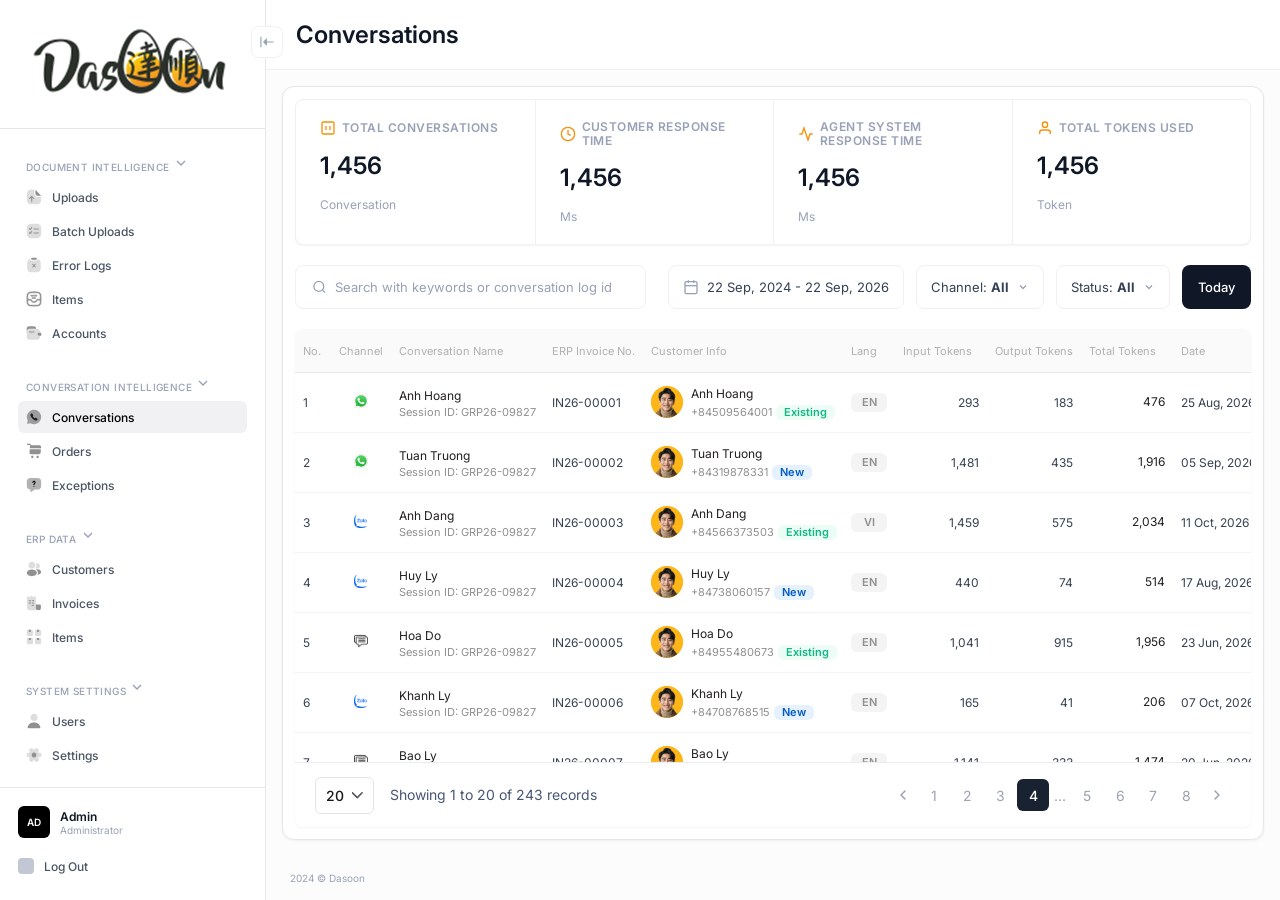
==== index.html @ 47083fec "Fix input token" ====
<!DOCTYPE html>
<html lang="vi">
  <head>
    <meta charset="UTF-8" />
    <meta name="viewport" content="width=device-width, initial-scale=1.0" />
    <title>Dasoon</title>
    <link rel="preconnect" href="https://fonts.googleapis.com" />
    <link rel="preconnect" href="https://fonts.gstatic.com" crossorigin />
    <link
      href="https://fonts.googleapis.com/css2?family=Inter:wght@400;500;600&display=swap"
      rel="stylesheet"
    />
    <link rel="stylesheet" href="style.css" />
  </head>
  <body>
    <div class="frame">
      <aside class="sidebar">
        <div class="logo">
          <img src="images/logo.png" alt="Dasoon" width="206" height="72" />
        </div>

        <nav class="app-sidebar-menu">
          <div class="menu-group">
            <div class="menu-title">
              <span>Document Intelligence</span>
              <svg width="16" height="16" viewBox="0 0 24 24" fill="none" stroke="currentColor" stroke-width="2">
                <polyline points="6 9 12 15 18 9"></polyline>
              </svg>
            </div>
            <a href="#" class="menu-item">
              <img src="images/file-up.svg" alt="" class="menu-icon" />Uploads
            </a>
            <a href="#" class="menu-item">
              <img src="images/questionnaire-tablet.svg" alt="" class="menu-icon" />Batch Uploads
            </a>
            <a href="#" class="menu-item">
              <img src="images/tablet-delete.svg" alt="" class="menu-icon" />Error Logs
            </a>
            <a href="#" class="menu-item">
              <img src="images/Frame.svg" alt="" class="menu-icon" />Items
            </a>
            <a href="#" class="menu-item">
              <img src="images/wallet.svg" alt="" class="menu-icon" />Accounts
            </a>
          </div>

          <div class="menu-group">
            <div class="menu-title">
              <span>Conversation Intelligence</span>
              <svg width="16" height="16" viewBox="0 0 24 24" fill="none" stroke="currentColor" stroke-width="2">
                <polyline points="6 9 12 15 18 9"></polyline>
              </svg>
            </div>
            <a href="#" class="menu-item active">
              <img src="images/whatsapp.svg" alt="" class="menu-icon" />Conversations
            </a>
            <a href="#" class="menu-item">
              <img src="images/handcart.svg" alt="" class="menu-icon" />Orders
            </a>
            <a href="#" class="menu-item">
              <img src="images/message-question.svg" alt="" class="menu-icon" />Exceptions
            </a>
          </div>

          <div class="menu-group">
            <div class="menu-title">
              <span>ERP Data</span>
              <svg width="16" height="16" viewBox="0 0 24 24" fill="none" stroke="currentColor" stroke-width="2">
                <polyline points="6 9 12 15 18 9"></polyline>
              </svg>
            </div>
            <a href="#" class="menu-item">
              <img src="images/users.svg" alt="" class="menu-icon" />Customers
            </a>
            <a href="#" class="menu-item">
              <img src="images/cheque.svg" alt="" class="menu-icon" />Invoices
            </a>
            <a href="#" class="menu-item">
              <img src="images/lots-shopping.svg" alt="" class="menu-icon" />Items
            </a>
          </div>

          <div class="menu-group">
            <div class="menu-title">
              <span>System Settings</span>
              <svg width="16" height="16" viewBox="0 0 24 24" fill="none" stroke="currentColor" stroke-width="2">
                <polyline points="6 9 12 15 18 9"></polyline>
              </svg>
            </div>
            <a href="#" class="menu-item">
              <img src="images/user.svg" alt="" class="menu-icon" />Users
            </a>
            <a href="#" class="menu-item">
              <img src="images/setting-2.svg" alt="" class="menu-icon" />Settings
            </a>
          </div>
        </nav>

        <div class="footer-sidebar">
          <div class="admin">
            <span class="avatar">AD</span>
            <div class="admin-info">
              <span class="admin-name">Admin</span>
              <span class="admin-role">Administrator</span>
            </div>
          </div>
          <a href="#" class="menu-item logout"><span class="icon"></span>Log Out</a>
        </div>
      </aside>

      <main class="container">
        <header class="topbar">
          <button class="toggle" type="button" aria-label="Toggle sidebar">
            <img src="images/icon-toggle.svg" alt="Toggle Menu" class="toggle-icon" />
          </button>
            <h1>Conversations</h1>
        </header>

        <section class="content">
          <div class="card">
            <div class="metrics">
              <div class="metric">
                <div class="metric-title">
                  <span class="metric-icon">
                    <svg width="16" height="16" viewBox="0 0 24 24" fill="none" stroke="currentColor" stroke-width="2">
                      <rect x="3" y="3" width="18" height="18" rx="2" ry="2"></rect>
                      <line x1="9" y1="9" x2="9" y2="15"></line>
                      <line x1="15" y1="9" x2="15" y2="15"></line>
                    </svg>
                  </span>
                  <span>Total Conversations</span>
                </div>
                <div class="metric-value">1,456</div>
                <div class="metric-unit">Conversation</div>
              </div>

              <div class="metric">
                <div class="metric-title">
                  <span class="metric-icon">
                    <svg width="16" height="16" viewBox="0 0 24 24" fill="none" stroke="currentColor" stroke-width="2">
                      <circle cx="12" cy="12" r="10"></circle>
                      <polyline points="12 6 12 12 16 14"></polyline>
                    </svg>
                  </span>
                  <span>Customer Response Time</span>
                </div>
                <div class="metric-value">1,456</div>
                <div class="metric-unit">Ms</div>
              </div>

              <div class="metric">
                <div class="metric-title">
                  <span class="metric-icon">
                    <svg width="16" height="16" viewBox="0 0 24 24" fill="none" stroke="currentColor" stroke-width="2">
                      <path d="M22 12h-4l-3 9L9 3l-3 9H2"></path>
                    </svg>
                  </span>
                  <span>Agent System Response Time</span>
                </div>
                <div class="metric-value">1,456</div>
                <div class="metric-unit">Ms</div>
              </div>

              <div class="metric">
                <div class="metric-title">
                  <span class="metric-icon">
                    <svg width="16" height="16" viewBox="0 0 24 24" fill="none" stroke="currentColor" stroke-width="2">
                      <path d="M20 21v-2a4 4 0 0 0-4-4H8a4 4 0 0 0-4 4v2"></path>
                      <circle cx="12" cy="7" r="4"></circle>
                    </svg>
                  </span>
                  <span>Total Tokens Used</span>
                </div>
                <div class="metric-value">1,456</div>
                <div class="metric-unit">Token</div>
              </div>
            </div>

            <div class="filters">
              <label class="search-box">
                <svg width="16" height="16" viewBox="0 0 24 24" fill="none" stroke="currentColor" stroke-width="2">
                  <circle cx="11" cy="11" r="8"></circle>
                  <line x1="21" y1="21" x2="16.65" y2="16.65"></line>
                </svg>
                <input type="text" id="search-input" name="search" placeholder="Search with keywords or conversation log id" />
              </label>

              <div class="filter-actions">
                <div class="filter-box">
                  <svg width="16" height="16" viewBox="0 0 24 24" fill="none" stroke="currentColor" stroke-width="2">
                    <rect x="3" y="4" width="18" height="18" rx="2" ry="2"></rect>
                    <line x1="16" y1="2" x2="16" y2="6"></line>
                    <line x1="8" y1="2" x2="8" y2="6"></line>
                    <line x1="3" y1="10" x2="21" y2="10"></line>
                  </svg>
                  <span>22 Sep, 2024 - 22 Sep, 2026</span>
                </div>

                <div class="filter-box">
                  <span>Channel: <strong>All</strong></span>
                  <svg width="12" height="12" viewBox="0 0 24 24" fill="none" stroke="currentColor" stroke-width="2.5">
                    <polyline points="6 9 12 15 18 9"></polyline>
                  </svg>
                </div>

                <div class="filter-box">
                  <span>Status: <strong>All</strong></span>
                  <svg width="12" height="12" viewBox="0 0 24 24" fill="none" stroke="currentColor" stroke-width="2.5">
                    <polyline points="6 9 12 15 18 9"></polyline>
                  </svg>
                </div>

                <button class="today-btn" type="button">Today</button>
              </div>
            </div>
            <div class="table-container">
              <div class="table-scroll">
                <table class="data-table">
                  <thead>
                    <tr>
                      <th class="col-no">No.</th>
                      <th class="col-channel">Channel</th>
                      <th class="col-conversation">Conversation Name</th>
                      <th class="col-invoice">ERP invoice No.</th>
                      <th class="col-customer">Customer Info</th>
                      <th class="col-lang">Lang</th>
                      <th class="col-input-token">Input Tokens</th>
                      <th class="col-output-token">Output Tokens</th>
                      <th class="col-total-token">Total Tokens</th>
                      <th class="col-date">Date</th>
                      <th class="col-time">Time</th>
                      <th class="col-status">Status</th>
                      <th class="col-action"></th>
                    </tr>
                  </thead>
                  <tbody id="table-body">

                  </tbody>
                </table>
              </div>
              <div class="pagination-container">
                <div class="pagination-left">
                  <button class="pagination-dropdown" aria-label="Select rows per page">
                    <span>20</span>
                    <svg width="11" height="7" viewBox="0 0 11 7" fill="none" xmlns="http://www.w3.org/2000/svg" class="dropdown-icon">
                      <path d="M10.6376 0.285825C10.9288 0.576976 10.9288 1.04899 10.6376 1.34014L5.80429 6.17347C5.51314 6.46462 5.04113 6.46462 4.74998 6.17347L-0.0833511 1.34014C-0.374502 1.04899 -0.374502 0.576976 -0.0833511 0.285825C0.2078 0.00392342 0.671317 0.00392342 0.962468 0.285825L5.27714 4.6005L9.59181 0.285825C9.88296 -0.00462529 10.3465 -0.00462529 10.6376 0.285825Z" fill="#52525B"/>
                    </svg>
                  </button>
                  <span class="pagination-text">Showing 20 to 1 of 14 records</span>   
                </div>
                <div class="pagination-pages">
                  <button class="page-btn page-arrow" aria-label="Previous page">
                    <svg width="16" height="16" viewBox="0 0 16 16" fill="none" xmlns="http://www.w3.org/2000/svg">
                      <path d="M10 12L6 8L10 4" stroke="#9CA3AF" stroke-width="1.5" stroke-linecap="round" stroke-linejoin="round"/>
                    </svg>
                  </button>

                  <button class="page-btn">1</button>
                  <button class="page-btn">2</button>
                  <button class="page-btn">3</button>
                  <button class="page-btn active">4</button>
                  <span class="page-dots">...</span>
                  <button class="page-btn">5</button>
                  <button class="page-btn">6</button>
                  <button class="page-btn">7</button>
                  <button class="page-btn">8</button>

                  <button class="page-btn page-arrow" aria-label="Next page">
                    <svg width="16" height="16" viewBox="0 0 16 16" fill="none" xmlns="http://www.w3.org/2000/svg">
                      <path d="M6 4L10 8L6 12" stroke="#9CA3AF" stroke-width="1.5" stroke-linecap="round" stroke-linejoin="round"/>
                    </svg>
                  </button>
                </div>
              </div>
            </div>
          </div>
        </section>

        <footer class="page-footer">2024 © Dasoon</footer>
      </main>
    </div>
    <script src="js/main.js"></script>
  </body>
</html>
---- style.css ----
:root {
  --bg-page: #fcfcfc;
  --white: #ffffff;
  --black: #000000;
  --text: #101828;
  --text-muted: #4b5563;
  --stroke: #e7e7e9;
  --border: #f1f1f4;
  --grey-brand: #99a1b7;
  --grey-2: #918f8f;
  --grey-3: #231f20;
  --accent: #f79009;
}

* {
  margin: 0;
  padding: 0;
  box-sizing: border-box;
}

body {
  font-family: "Inter", Arial, sans-serif;
  background: var(--bg-page);
  color: var(--text);
}

a {
  text-decoration: none;
  color: inherit;
}

button,
input {
  font-family: inherit;
}

.frame {
  display: flex;
  align-items: flex-start;
  width: 100%;
  max-width: 1920px;
  height: 100vh;
  margin: 0 auto;
  background: var(--bg-page);
}

.icon {
  display: inline-block;
  width: 16px;
  height: 16px;
  flex-shrink: 0;
  border-radius: 4px;
  background: var(--grey-brand);
  opacity: 0.6;
}

.menu-icon {
  width: 16px;
  height: 16px;
  flex-shrink: 0;
}

.sidebar {
  position: sticky;
  top: 0;
  display: flex;
  flex-direction: column;
  align-items: flex-start;
  flex-shrink: 0;
  width: 266px;
  height: 100vh;
  border-right: 1px solid var(--stroke);
  background: var(--white);
}

.logo {
  display: flex;
  flex-direction: column;
  align-items: flex-start;
  align-self: stretch;
  gap: 4px;
  padding: 28px 30px;
  border-bottom: 1px solid var(--stroke);
}

.logo img {
  display: block;
  width: 206px;
  height: 72px;
  object-fit: contain;
}

.app-sidebar-menu {
  display: flex;
  flex-direction: column;
  align-items: flex-start;
  align-self: stretch;
  flex: 1 1 0;
  gap: 20px;
  min-height: 0;
  padding: 20px 18px;
  overflow-y: auto;
  scrollbar-width: none;
}

.app-sidebar-menu::-webkit-scrollbar {
  display: none;
}

.menu-group {
  display: flex;
  flex-direction: column;
  align-self: stretch;
  gap: 2px;
}

.menu-title {
  padding: 6px 8px;
  font-size: 10px;
  font-weight: 500;
  letter-spacing: 0.04em;
  text-transform: uppercase;
  color: var(--grey-brand);
}

.menu-item {
  display: flex;
  align-items: center;
  gap: 10px;
  padding: 8px;
  border-radius: 6px;
  font-size: 12px;
  font-weight: 500;
  color: var(--text-muted);
}

.menu-item:hover {
  background: var(--border);
}

.menu-item.active {
  background: var(--border);
  color: var(--black);
}

.footer-sidebar {
  display: flex;
  flex-direction: column;
  align-self: stretch;
  gap: 12px;
  padding: 18px;
  border-top: 1px solid var(--stroke);
}

.admin {
  display: flex;
  align-items: center;
  gap: 10px;
}

.avatar {
  display: flex;
  align-items: center;
  justify-content: center;
  width: 32px;
  height: 32px;
  border-radius: 6px;
  background: var(--black);
  color: var(--white);
  font-size: 10px;
  font-weight: 600;
}

.admin-info {
  display: flex;
  flex-direction: column;
}

.admin-name {
  font-size: 12px;
  font-weight: 600;
}

.admin-role {
  font-size: 10px;
  color: var(--grey-brand);
}

.logout {
  padding: 8px 0;
}

.container {
  display: flex;
  flex-direction: column;
  align-items: flex-start;
  flex: 1 0 0;
  min-width: 0;
  height: 100vh;
}

.topbar {
  position: relative;
  display: flex;
  align-items: center;
  align-self: stretch;
  flex-shrink: 0;
  height: 70px;
  padding: 0 30px;
  border-bottom: 1px solid var(--border);
  background: var(--white);
}

.toggle {
  position: absolute;
  top: 26px;
  left: -15px;
  z-index: 2;
  display: flex;
  padding: 6px;
  border: 1px solid var(--border);
  border-radius: 8px;
  background: var(--white);
  cursor: pointer;
}

.toggle .icon,
.toggle-icon {
  display: block;
  width: 18px;
  height: 18px;
}

.topbar h1 {
  font-size: 24px;
  font-weight: 600;
}

.content {
  display: flex;
  flex-direction: column;
  align-self: stretch;
  flex: 1 1 0;
  min-height: 0;
  padding: 24px;
  overflow-y: auto;
}

.card {
  display: flex;
  flex-direction: column;
  flex: 1 1 0;
  min-height: 480px;
  gap: 20px;
  padding: 20px;
  border: 1px solid #e5e7eb;
  border-radius: 12px;
  background: var(--white);
  box-shadow: 0 1px 3px rgba(0, 0, 0, 0.05);
}

.metrics {
  display: grid;
  grid-template-columns: repeat(4, 1fr);
  flex-shrink: 0;
  border: 1px solid var(--border);
  border-radius: 8px;
  background: var(--white);
  box-shadow: 0 1px 2px rgba(16, 24, 40, 0.05);
}

.metric {
  display: flex;
  flex-direction: column;
  align-items: flex-start;
  gap: 16px;
  min-width: 0;
  padding: 20px 24px;
}

.metric + .metric {
  border-left: 1px solid var(--border);
}

.metric-title {
  display: flex;
  align-items: center;
  gap: 6px;
  font-size: 12px;
  font-weight: 600;
  line-height: 14px;
  letter-spacing: 0.04em;
  text-transform: uppercase;
  color: var(--grey-brand);
}

.metric-icon {
  display: flex;
  align-items: center;
  color: var(--accent);
}

.metric-value {
  font-size: 24px;
  font-weight: 600;
  line-height: 1.2;
}

.metric-unit {
  font-size: 12px;
  color: var(--grey-brand);
}

.filters {
  flex-shrink: 0;
  display: flex;
  align-items: center;
  justify-content: space-between;
  gap: 12px;
}

.search-box {
  display: flex;
  align-items: center;
  gap: 8px;
  flex: 0 1 351px;
  min-width: 200px;
  height: 44px;
  padding: 0 12px 0 16px;
  border: 1px solid var(--border);
  border-radius: 8px;
  background: var(--white);
  color: var(--grey-brand);
}

.search-box input {
  width: 100%;
  min-width: 0;
  border: none;
  outline: none;
  background: transparent;
  font-size: 13px;
  text-overflow: ellipsis;
  color: var(--text);
}

.search-box input::placeholder {
  color: var(--grey-brand);
}

.filter-actions {
  display: flex;
  align-items: center;
  gap: 12px;
}

.filter-box {
  display: flex;
  align-items: center;
  gap: 8px;
  height: 44px;
  padding: 0 14px;
  border: 1px solid var(--border);
  border-radius: 8px;
  background: var(--white);
  font-size: 13px;
  color: #344054;
  white-space: nowrap;
  cursor: pointer;
}

.filter-box svg {
  flex-shrink: 0;
  color: var(--grey-brand);
}

.today-btn {
  height: 44px;
  padding: 0 16px;
  border: none;
  border-radius: 8px;
  background: var(--text);
  color: var(--white);
  font-size: 13px;
  font-weight: 500;
  cursor: pointer;
}

.today-btn:hover {
  background: #1d2939;
}

.page-footer {
  align-self: stretch;
  padding: 16px 24px;
  font-size: 10px;
  color: var(--grey-brand);
}

.table-container {
  display: flex;
  flex-direction: column;
  flex: 1 1 0;
  min-height: 0;
  border-radius: 8px;
  background: var(--white);
  box-shadow: 0 1px 3px rgba(0, 0, 0, 0.05);
  overflow: hidden;
}

.table-scroll {
  flex: 1 1 0;
  min-height: 0;
  overflow: auto;
}

.data-table {
  width: 100%;
  border-collapse: collapse;
  white-space: nowrap;
}

.data-table th,
.data-table td {
  padding: 12px;
}

.data-table th {
  position: sticky;
  top: 0;
  z-index: 1;
  box-shadow: inset 0 -1px 0 #e5e7eb;
  background: #fafafa;
  font-size: 12px;
  font-weight: 400;
  line-height: 20px;
  letter-spacing: 0.24px;
  text-transform: capitalize;
  text-align: left;
  color: #b2b1b1;
}

.data-table td {
  vertical-align: middle;
  border-bottom: 1px solid #f3f4f6;
  font-size: 13px;
  color: #374151;
}

.data-table td.col-lang,
.data-table td.col-input-token,
.data-table td.col-output-token,
.data-table td.col-total-token,
.data-table td.col-time {
  text-align: right;
}

.data-table td.col-total-token {
  font-weight: 400;
  line-height: 18px;
  color: var(--grey-3);
}

.data-table .col-no {
  width: 48px;
  min-width: 48px;
}

.data-table .col-channel {
  width: 48px;
  min-width: 48px;
  padding: 12px;
  text-align: center;
}

.data-table .col-conversation {
  width: 200px;
  min-width: 200px;
  padding: 12px;
}

.data-table .col-invoice {
  width: 96px;
  min-width: 96px;
}

.data-table .col-customer {
  width: 300px;
  min-width: 300px;
  max-width: 300px;
}

.data-table .col-lang {
  width: 60px;
  min-width: 60px;
}

.data-table .col-input-token,
.data-table .col-output-token,
.data-table .col-total-token,
.data-table .col-date {
  width: 118px;
  min-width: 118px;
}

.data-table .col-time {
  width: 76px;
  min-width: 76px;
}

.data-table .col-status {
  width: 100px;
  min-width: 100px;
}

.data-table .col-action {
  width: 48px;
  min-width: 48px;
  text-align: center;
}

.channel-icon {
  width: 14px;
  height: 14px;
  object-fit: contain;
}

.lang-badge {
  display: flex;
  align-items: center;
  justify-content: center;
  width: 36px;
  margin: 0 auto;
  padding: 4px;
  border-radius: 6px;
  background: #f4f4f5;
  font-size: 11px;
  font-weight: 600;
  line-height: 11px;
  text-transform: uppercase;
  color: var(--grey-2);
}

.session-info {
  display: flex;
  flex-direction: column;
  gap: 2px;
}

.session-name,
.session-id,
.customer-phone {
  display: -webkit-box;
  -webkit-box-orient: vertical;
  -webkit-line-clamp: 1;
  line-clamp: 1;
  overflow: hidden;
  text-overflow: ellipsis;
}

.session-name {
  font-size: 12px;
  line-height: 18px;
  color: var(--grey-3);
}

.session-id,
.customer-phone {
  font-size: 11px;
  line-height: 11px;
  text-transform: capitalize;
  color: var(--grey-2);
}

.customer-profile {
  display: flex;
  align-items: center;
  gap: 8px;
}

.customer-profile .avatar {
  width: 32px;
  height: 32px;
  flex-shrink: 0;
  border-radius: 100px;
  background: #feb517;
  object-fit: cover;
}

.customer-details {
  display: flex;
  flex-direction: column;
  gap: 2px;
}

.customer-name {
  overflow: hidden;
  text-overflow: ellipsis;
  font-size: 12px;
  line-height: 18px;
  color: var(--grey-3);
}

.customer-meta {
  display: flex;
  align-items: center;
  flex-wrap: nowrap;
  gap: 4px;
}

.badge {
  display: inline-flex;
  align-items: center;
  justify-content: center;
  padding: 2px 8px;
  border-radius: 6px;
  font-size: 11px;
  font-weight: 600;
  line-height: 11px;
  text-transform: capitalize;
}

.badge-existing {
  background: #ecfdf5;
  color: #10b981;
}

.badge-new {
  background: #e6f1fe;
  color: #005bc4;
}

.badge-grey {
  background: #f2f4f5;
  color: var(--grey-2);
}

.status-badge {
  display: inline-block;
  padding: 4px 10px;
  border-radius: 6px;
  font-size: 12px;
  font-weight: 500;
}

.status-resolved {
  background: #e6f4ea;
  color: #137333;
}

.status-active {
  background: #e8f0fe;
  color: #1967d2;
}

.status-failed {
  background: #fce8e6;
  color: #c5221f;
}

.status-pending {
  background: #fef7e0;
  color: #b06000;
}

.status-needsreview {
  background: #f4f4f5;
  color: #52525b;
}

.pagination-container {
  flex-shrink: 0;
  display: flex;
  align-items: center;
  justify-content: space-between;
  padding: 12px 20px;
  border-top: 1px solid #eaecf0;
  background: var(--white);
}

.pagination-left {
  display: flex;
  align-items: center;
  gap: 16px;
}

.pagination-dropdown {
  display: inline-flex;
  align-items: center;
  justify-content: space-between;
  gap: 8px;
  padding: 9px 10px;
  border: 1px solid #e4e4e7;
  border-radius: 6px;
  background: var(--white);
  font-size: 14px;
  font-weight: 500;
  color: #18181b;
  cursor: pointer;
  user-select: none;
  transition: all 0.2s ease;
}

.pagination-dropdown:hover {
  border-color: #d4d4d8;
  background: #fafafa;
}

.dropdown-icon {
  display: block;
  width: 11px;
  height: 7px;
}

.pagination-text {
  font-size: 14px;
  font-weight: 400;
  line-height: 20px;
  color: #485675;
}

.pagination-pages {
  display: flex;
  align-items: center;
  justify-content: flex-end;
  gap: 1px;
  padding: 4px 0;
}

.page-btn {
  display: inline-flex;
  align-items: center;
  justify-content: center;
  min-width: 32px;
  height: 32px;
  padding: 0 6px;
  border: none;
  border-radius: 6px;
  background: transparent;
  font-size: 14px;
  font-weight: 400;
  color: #9ca3af;
  cursor: pointer;
  transition: all 0.2s ease;
}

.page-btn:hover {
  background: #f3f4f6;
  color: #111827;
}

.page-btn.active {
  background: #182230;
  color: var(--white);
  font-weight: 500;
}

.page-btn.page-arrow {
  min-width: unset;
  padding: 4px 6px;
}

.page-btn.page-arrow svg {
  display: block;
  width: 16px;
  height: 16px;
}

.page-dots {
  display: inline-flex;
  align-items: center;
  justify-content: center;
  padding: 0 4px;
  font-size: 14px;
  color: #9ca3af;
}

@media (max-width: 1600px) {
  .content {
    padding: 16px;
  }

  .card {
    padding: 12px;
  }

  .data-table th,
  .data-table td {
    padding: 12px 8px;
  }

  .data-table th {
    font-size: 11px;
    letter-spacing: 0;
  }

  .data-table td {
    font-size: 12px;
  }

  .data-table .col-no {
    width: 36px;
    min-width: 36px;
  }

  .data-table .col-channel,
  .data-table .col-conversation {
    padding: 12px 8px;
  }

  .data-table .col-channel {
    width: 40px;
    min-width: 40px;
  }

  .data-table .col-conversation {
    width: 140px;
    min-width: 140px;
  }

  .data-table .col-invoice {
    width: 90px;
    min-width: 90px;
  }

  .data-table .col-customer {
    width: 200px;
    min-width: 200px;
    max-width: 200px;
  }

  .data-table .col-lang {
    width: 52px;
    min-width: 52px;
  }

  .data-table .col-input-token,
  .data-table .col-output-token,
  .data-table .col-total-token,
  .data-table .col-date {
    width: 92px;
    min-width: 92px;
  }

  .data-table .col-time {
    width: 56px;
    min-width: 56px;
  }

  .data-table .col-status {
    width: 100px;
    min-width: 100px;
  }

  .data-table .col-action {
    width: 40px;
    min-width: 40px;
  }

  .status-badge {
    padding: 4px 8px;
    font-size: 11px;
  }
}
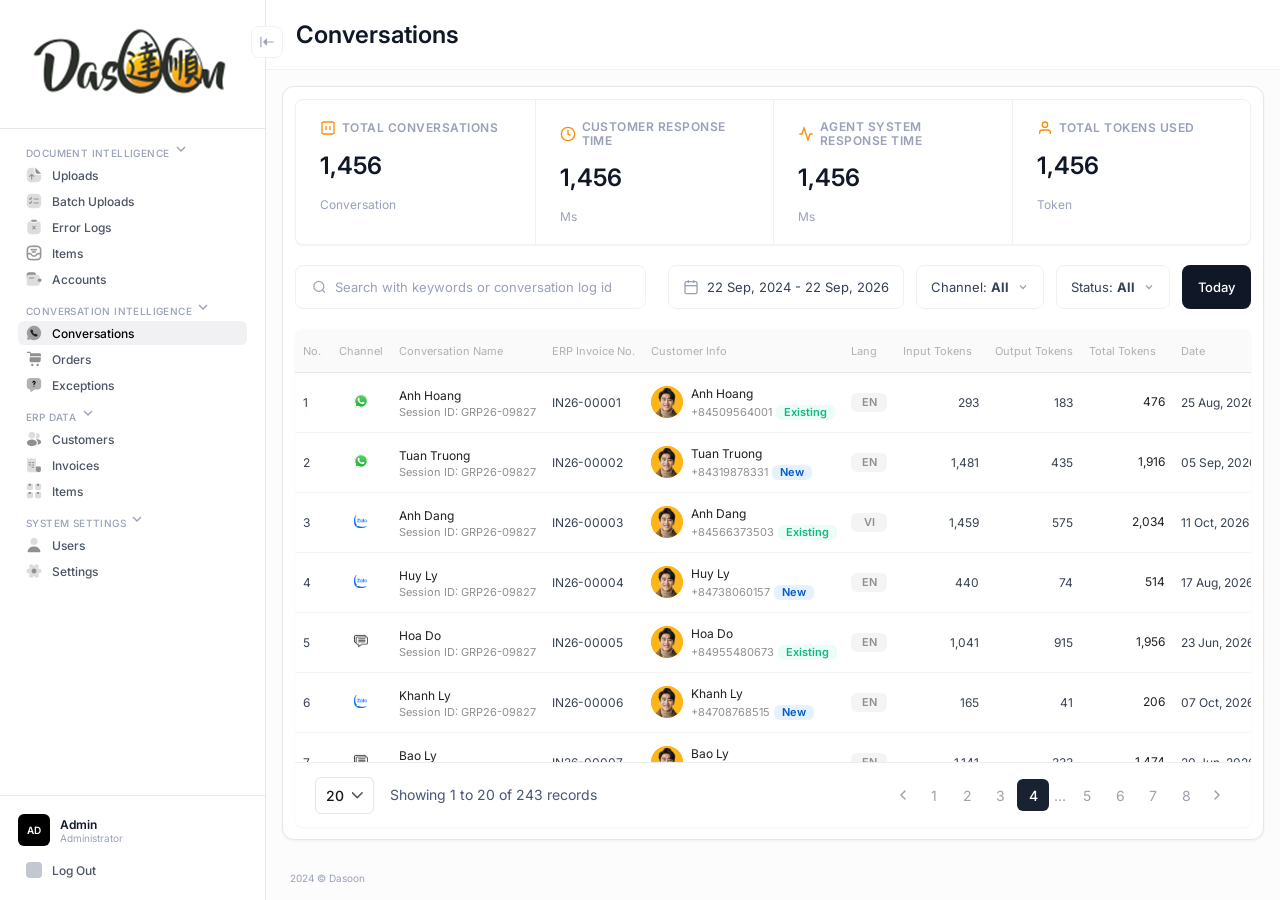
==== commit 3632890f: "Sua icon tren tab chrome" ====
--- a/index.html
+++ b/index.html
@@ -1,6 +1,7 @@
 <!DOCTYPE html>
 <html lang="vi">
   <head>
+    <link rel="icon" type="image/png" href="images/logo.png" />
     <meta charset="UTF-8" />
     <meta name="viewport" content="width=device-width, initial-scale=1.0" />
     <title>Dasoon</title>
--- a/style.css
+++ b/style.css
@@ -96,9 +96,9 @@
   align-items: flex-start;
   align-self: stretch;
   flex: 1 1 0;
-  gap: 20px;
+  gap: 12px;
   min-height: 0;
-  padding: 20px 18px;
+  padding: 16px 18px;
   overflow-y: auto;
   scrollbar-width: none;
 }
@@ -111,11 +111,12 @@
   display: flex;
   flex-direction: column;
   align-self: stretch;
+  flex-shrink: 0;
   gap: 2px;
 }
 
 .menu-title {
-  padding: 6px 8px;
+  padding: 4px 8px;
   font-size: 10px;
   font-weight: 500;
   letter-spacing: 0.04em;
@@ -127,7 +128,7 @@
   display: flex;
   align-items: center;
   gap: 10px;
-  padding: 8px;
+  padding: 6px 8px;
   border-radius: 6px;
   font-size: 12px;
   font-weight: 500;
@@ -861,4 +862,19 @@
     padding: 4px 8px;
     font-size: 11px;
   }
-}+}
+
+@media (max-height: 900px) {
+  .app-sidebar-menu {
+    gap: 6px;
+    padding: 10px 18px;
+  }
+
+  .menu-title {
+    padding: 2px 8px;
+  }
+
+  .menu-item {
+    padding: 4px 8px;
+  }
+}
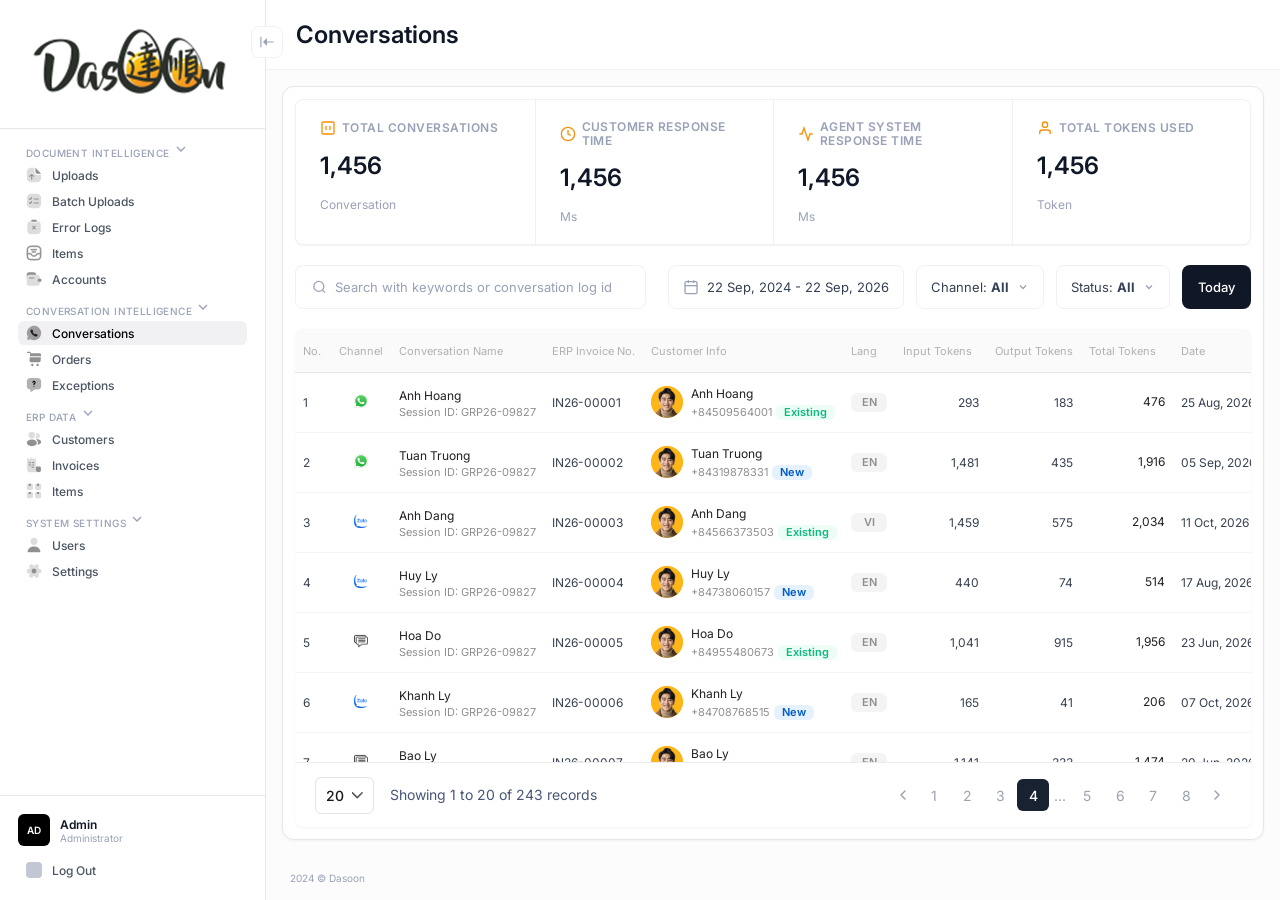
==== commit 948d5ca2: "Them trang Orders, khung 2 cot" ====
--- a/index.html
+++ b/index.html
@@ -52,10 +52,10 @@
                 <polyline points="6 9 12 15 18 9"></polyline>
               </svg>
             </div>
-            <a href="#" class="menu-item active">
+            <a href="index.html" class="menu-item active">
               <img src="images/whatsapp.svg" alt="" class="menu-icon" />Conversations
             </a>
-            <a href="#" class="menu-item">
+            <a href="orders.html" class="menu-item">
               <img src="images/handcart.svg" alt="" class="menu-icon" />Orders
             </a>
             <a href="#" class="menu-item">
--- a/style.css
+++ b/style.css
@@ -776,6 +776,37 @@
   color: #9ca3af;
 }
 
+.orders-layout {
+  display: flex;
+  flex: 1 1 0;
+  min-height: 0;
+  gap: 32px;
+}
+
+.orders-side {
+  display: flex;
+  flex-direction: column;
+  flex: 0 0 373px;
+  gap: 30px;
+  min-height: 0;
+  overflow-y: auto;
+}
+
+.panel {
+  display: flex;
+  flex-direction: column;
+  gap: 16px;
+  padding: 20px;
+  border: 1px solid #e5e7eb;
+  border-radius: 12px;
+  background: var(--white);
+  box-shadow: 0 1px 3px rgba(0, 0, 0, 0.05);
+}
+
+.orders-main {
+  min-width: 0;
+}
+
 @media (max-width: 1600px) {
   .content {
     padding: 16px;
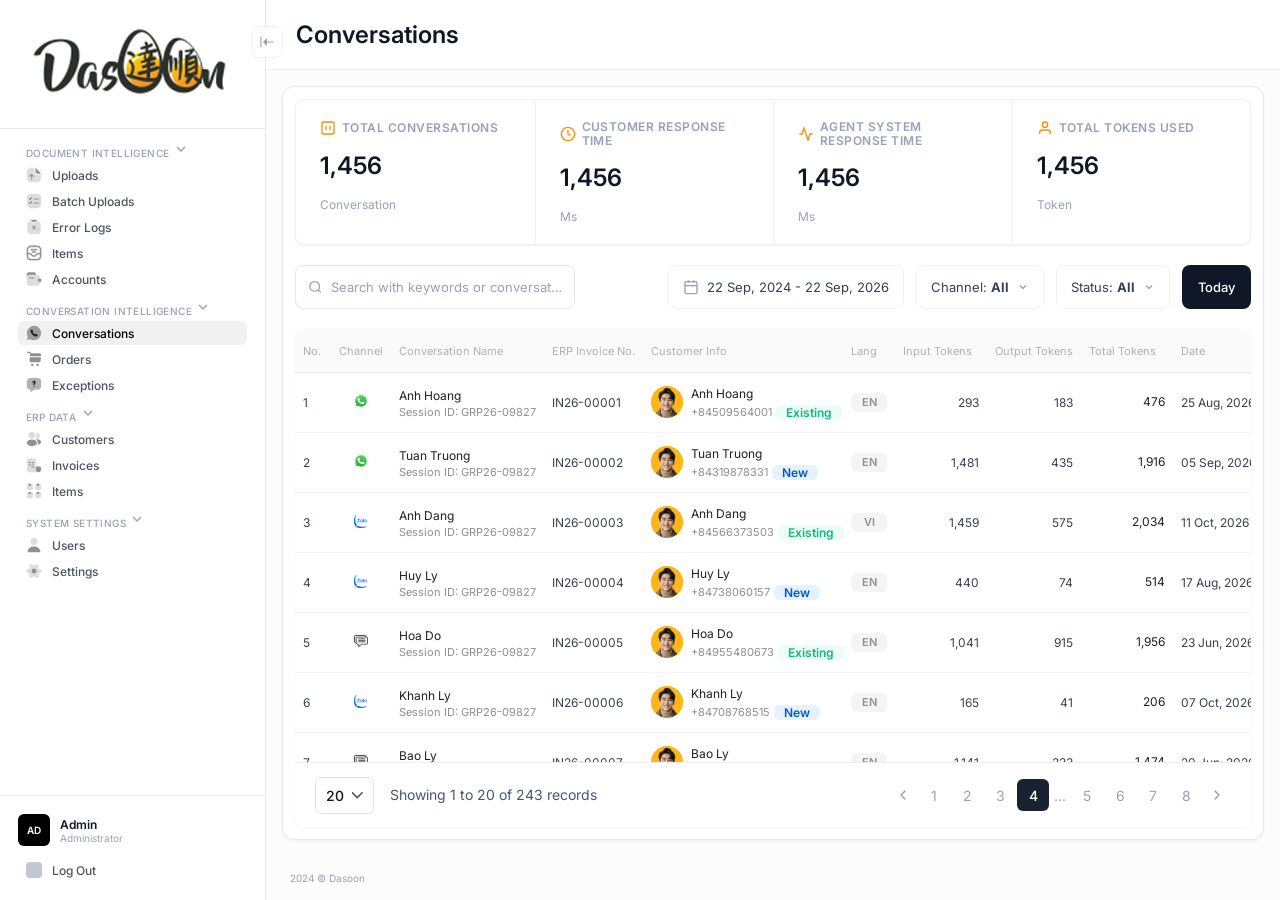
==== commit 9e54d19a: "Hoàn thiện nút bấm + làm thêm giao diện od" ====
--- a/index.html
+++ b/index.html
@@ -1,4 +1,4 @@
-<!DOCTYPE html>
+<!doctype html>
 <html lang="vi">
   <head>
     <link rel="icon" type="image/png" href="images/logo.png" />
@@ -24,7 +24,14 @@
           <div class="menu-group">
             <div class="menu-title">
               <span>Document Intelligence</span>
-              <svg width="16" height="16" viewBox="0 0 24 24" fill="none" stroke="currentColor" stroke-width="2">
+              <svg
+                width="16"
+                height="16"
+                viewBox="0 0 24 24"
+                fill="none"
+                stroke="currentColor"
+                stroke-width="2"
+              >
                 <polyline points="6 9 12 15 18 9"></polyline>
               </svg>
             </div>
@@ -32,10 +39,18 @@
               <img src="images/file-up.svg" alt="" class="menu-icon" />Uploads
             </a>
             <a href="#" class="menu-item">
-              <img src="images/questionnaire-tablet.svg" alt="" class="menu-icon" />Batch Uploads
-            </a>
-            <a href="#" class="menu-item">
-              <img src="images/tablet-delete.svg" alt="" class="menu-icon" />Error Logs
+              <img
+                src="images/questionnaire-tablet.svg"
+                alt=""
+                class="menu-icon"
+              />Batch Uploads
+            </a>
+            <a href="#" class="menu-item">
+              <img
+                src="images/tablet-delete.svg"
+                alt=""
+                class="menu-icon"
+              />Error Logs
             </a>
             <a href="#" class="menu-item">
               <img src="images/Frame.svg" alt="" class="menu-icon" />Items
@@ -48,25 +63,47 @@
           <div class="menu-group">
             <div class="menu-title">
               <span>Conversation Intelligence</span>
-              <svg width="16" height="16" viewBox="0 0 24 24" fill="none" stroke="currentColor" stroke-width="2">
+              <svg
+                width="16"
+                height="16"
+                viewBox="0 0 24 24"
+                fill="none"
+                stroke="currentColor"
+                stroke-width="2"
+              >
                 <polyline points="6 9 12 15 18 9"></polyline>
               </svg>
             </div>
             <a href="index.html" class="menu-item active">
-              <img src="images/whatsapp.svg" alt="" class="menu-icon" />Conversations
+              <img
+                src="images/whatsapp.svg"
+                alt=""
+                class="menu-icon"
+              />Conversations
             </a>
             <a href="orders.html" class="menu-item">
               <img src="images/handcart.svg" alt="" class="menu-icon" />Orders
             </a>
             <a href="#" class="menu-item">
-              <img src="images/message-question.svg" alt="" class="menu-icon" />Exceptions
+              <img
+                src="images/message-question.svg"
+                alt=""
+                class="menu-icon"
+              />Exceptions
             </a>
           </div>
 
           <div class="menu-group">
             <div class="menu-title">
               <span>ERP Data</span>
-              <svg width="16" height="16" viewBox="0 0 24 24" fill="none" stroke="currentColor" stroke-width="2">
+              <svg
+                width="16"
+                height="16"
+                viewBox="0 0 24 24"
+                fill="none"
+                stroke="currentColor"
+                stroke-width="2"
+              >
                 <polyline points="6 9 12 15 18 9"></polyline>
               </svg>
             </div>
@@ -77,14 +114,25 @@
               <img src="images/cheque.svg" alt="" class="menu-icon" />Invoices
             </a>
             <a href="#" class="menu-item">
-              <img src="images/lots-shopping.svg" alt="" class="menu-icon" />Items
+              <img
+                src="images/lots-shopping.svg"
+                alt=""
+                class="menu-icon"
+              />Items
             </a>
           </div>
 
           <div class="menu-group">
             <div class="menu-title">
               <span>System Settings</span>
-              <svg width="16" height="16" viewBox="0 0 24 24" fill="none" stroke="currentColor" stroke-width="2">
+              <svg
+                width="16"
+                height="16"
+                viewBox="0 0 24 24"
+                fill="none"
+                stroke="currentColor"
+                stroke-width="2"
+              >
                 <polyline points="6 9 12 15 18 9"></polyline>
               </svg>
             </div>
@@ -92,7 +140,11 @@
               <img src="images/user.svg" alt="" class="menu-icon" />Users
             </a>
             <a href="#" class="menu-item">
-              <img src="images/setting-2.svg" alt="" class="menu-icon" />Settings
+              <img
+                src="images/setting-2.svg"
+                alt=""
+                class="menu-icon"
+              />Settings
             </a>
           </div>
         </nav>
@@ -105,16 +157,22 @@
               <span class="admin-role">Administrator</span>
             </div>
           </div>
-          <a href="#" class="menu-item logout"><span class="icon"></span>Log Out</a>
+          <a href="#" class="menu-item logout"
+            ><span class="icon"></span>Log Out</a
+          >
         </div>
       </aside>
 
       <main class="container">
         <header class="topbar">
           <button class="toggle" type="button" aria-label="Toggle sidebar">
-            <img src="images/icon-toggle.svg" alt="Toggle Menu" class="toggle-icon" />
+            <img
+              src="images/icon-toggle.svg"
+              alt="Toggle Menu"
+              class="toggle-icon"
+            />
           </button>
-            <h1>Conversations</h1>
+          <h1>Conversations</h1>
         </header>
 
         <section class="content">
@@ -123,8 +181,22 @@
               <div class="metric">
                 <div class="metric-title">
                   <span class="metric-icon">
-                    <svg width="16" height="16" viewBox="0 0 24 24" fill="none" stroke="currentColor" stroke-width="2">
-                      <rect x="3" y="3" width="18" height="18" rx="2" ry="2"></rect>
+                    <svg
+                      width="16"
+                      height="16"
+                      viewBox="0 0 24 24"
+                      fill="none"
+                      stroke="currentColor"
+                      stroke-width="2"
+                    >
+                      <rect
+                        x="3"
+                        y="3"
+                        width="18"
+                        height="18"
+                        rx="2"
+                        ry="2"
+                      ></rect>
                       <line x1="9" y1="9" x2="9" y2="15"></line>
                       <line x1="15" y1="9" x2="15" y2="15"></line>
                     </svg>
@@ -138,7 +210,14 @@
               <div class="metric">
                 <div class="metric-title">
                   <span class="metric-icon">
-                    <svg width="16" height="16" viewBox="0 0 24 24" fill="none" stroke="currentColor" stroke-width="2">
+                    <svg
+                      width="16"
+                      height="16"
+                      viewBox="0 0 24 24"
+                      fill="none"
+                      stroke="currentColor"
+                      stroke-width="2"
+                    >
                       <circle cx="12" cy="12" r="10"></circle>
                       <polyline points="12 6 12 12 16 14"></polyline>
                     </svg>
@@ -152,7 +231,14 @@
               <div class="metric">
                 <div class="metric-title">
                   <span class="metric-icon">
-                    <svg width="16" height="16" viewBox="0 0 24 24" fill="none" stroke="currentColor" stroke-width="2">
+                    <svg
+                      width="16"
+                      height="16"
+                      viewBox="0 0 24 24"
+                      fill="none"
+                      stroke="currentColor"
+                      stroke-width="2"
+                    >
                       <path d="M22 12h-4l-3 9L9 3l-3 9H2"></path>
                     </svg>
                   </span>
@@ -165,8 +251,17 @@
               <div class="metric">
                 <div class="metric-title">
                   <span class="metric-icon">
-                    <svg width="16" height="16" viewBox="0 0 24 24" fill="none" stroke="currentColor" stroke-width="2">
-                      <path d="M20 21v-2a4 4 0 0 0-4-4H8a4 4 0 0 0-4 4v2"></path>
+                    <svg
+                      width="16"
+                      height="16"
+                      viewBox="0 0 24 24"
+                      fill="none"
+                      stroke="currentColor"
+                      stroke-width="2"
+                    >
+                      <path
+                        d="M20 21v-2a4 4 0 0 0-4-4H8a4 4 0 0 0-4 4v2"
+                      ></path>
                       <circle cx="12" cy="7" r="4"></circle>
                     </svg>
                   </span>
@@ -179,17 +274,43 @@
 
             <div class="filters">
               <label class="search-box">
-                <svg width="16" height="16" viewBox="0 0 24 24" fill="none" stroke="currentColor" stroke-width="2">
+                <svg
+                  width="16"
+                  height="16"
+                  viewBox="0 0 24 24"
+                  fill="none"
+                  stroke="currentColor"
+                  stroke-width="2"
+                >
                   <circle cx="11" cy="11" r="8"></circle>
                   <line x1="21" y1="21" x2="16.65" y2="16.65"></line>
                 </svg>
-                <input type="text" id="search-input" name="search" placeholder="Search with keywords or conversation log id" />
+                <input
+                  type="text"
+                  id="search-input"
+                  name="search"
+                  placeholder="Search with keywords or conversation log id"
+                />
               </label>
 
               <div class="filter-actions">
                 <div class="filter-box">
-                  <svg width="16" height="16" viewBox="0 0 24 24" fill="none" stroke="currentColor" stroke-width="2">
-                    <rect x="3" y="4" width="18" height="18" rx="2" ry="2"></rect>
+                  <svg
+                    width="16"
+                    height="16"
+                    viewBox="0 0 24 24"
+                    fill="none"
+                    stroke="currentColor"
+                    stroke-width="2"
+                  >
+                    <rect
+                      x="3"
+                      y="4"
+                      width="18"
+                      height="18"
+                      rx="2"
+                      ry="2"
+                    ></rect>
                     <line x1="16" y1="2" x2="16" y2="6"></line>
                     <line x1="8" y1="2" x2="8" y2="6"></line>
                     <line x1="3" y1="10" x2="21" y2="10"></line>
@@ -199,14 +320,28 @@
 
                 <div class="filter-box">
                   <span>Channel: <strong>All</strong></span>
-                  <svg width="12" height="12" viewBox="0 0 24 24" fill="none" stroke="currentColor" stroke-width="2.5">
+                  <svg
+                    width="12"
+                    height="12"
+                    viewBox="0 0 24 24"
+                    fill="none"
+                    stroke="currentColor"
+                    stroke-width="2.5"
+                  >
                     <polyline points="6 9 12 15 18 9"></polyline>
                   </svg>
                 </div>
 
                 <div class="filter-box">
                   <span>Status: <strong>All</strong></span>
-                  <svg width="12" height="12" viewBox="0 0 24 24" fill="none" stroke="currentColor" stroke-width="2.5">
+                  <svg
+                    width="12"
+                    height="12"
+                    viewBox="0 0 24 24"
+                    fill="none"
+                    stroke="currentColor"
+                    stroke-width="2.5"
+                  >
                     <polyline points="6 9 12 15 18 9"></polyline>
                   </svg>
                 </div>
@@ -234,25 +369,53 @@
                       <th class="col-action"></th>
                     </tr>
                   </thead>
-                  <tbody id="table-body">
-
-                  </tbody>
+                  <tbody id="table-body"></tbody>
                 </table>
               </div>
               <div class="pagination-container">
                 <div class="pagination-left">
-                  <button class="pagination-dropdown" aria-label="Select rows per page">
+                  <button
+                    class="pagination-dropdown"
+                    aria-label="Select rows per page"
+                  >
                     <span>20</span>
-                    <svg width="11" height="7" viewBox="0 0 11 7" fill="none" xmlns="http://www.w3.org/2000/svg" class="dropdown-icon">
-                      <path d="M10.6376 0.285825C10.9288 0.576976 10.9288 1.04899 10.6376 1.34014L5.80429 6.17347C5.51314 6.46462 5.04113 6.46462 4.74998 6.17347L-0.0833511 1.34014C-0.374502 1.04899 -0.374502 0.576976 -0.0833511 0.285825C0.2078 0.00392342 0.671317 0.00392342 0.962468 0.285825L5.27714 4.6005L9.59181 0.285825C9.88296 -0.00462529 10.3465 -0.00462529 10.6376 0.285825Z" fill="#52525B"/>
+                    <svg
+                      width="11"
+                      height="7"
+                      viewBox="0 0 11 7"
+                      fill="none"
+                      xmlns="http://www.w3.org/2000/svg"
+                      class="dropdown-icon"
+                    >
+                      <path
+                        d="M10.6376 0.285825C10.9288 0.576976 10.9288 1.04899 10.6376 1.34014L5.80429 6.17347C5.51314 6.46462 5.04113 6.46462 4.74998 6.17347L-0.0833511 1.34014C-0.374502 1.04899 -0.374502 0.576976 -0.0833511 0.285825C0.2078 0.00392342 0.671317 0.00392342 0.962468 0.285825L5.27714 4.6005L9.59181 0.285825C9.88296 -0.00462529 10.3465 -0.00462529 10.6376 0.285825Z"
+                        fill="#52525B"
+                      />
                     </svg>
                   </button>
-                  <span class="pagination-text">Showing 20 to 1 of 14 records</span>   
+                  <span class="pagination-text"
+                    >Showing 20 to 1 of 14 records</span
+                  >
                 </div>
                 <div class="pagination-pages">
-                  <button class="page-btn page-arrow" aria-label="Previous page">
-                    <svg width="16" height="16" viewBox="0 0 16 16" fill="none" xmlns="http://www.w3.org/2000/svg">
-                      <path d="M10 12L6 8L10 4" stroke="#9CA3AF" stroke-width="1.5" stroke-linecap="round" stroke-linejoin="round"/>
+                  <button
+                    class="page-btn page-arrow"
+                    aria-label="Previous page"
+                  >
+                    <svg
+                      width="16"
+                      height="16"
+                      viewBox="0 0 16 16"
+                      fill="none"
+                      xmlns="http://www.w3.org/2000/svg"
+                    >
+                      <path
+                        d="M10 12L6 8L10 4"
+                        stroke="#9CA3AF"
+                        stroke-width="1.5"
+                        stroke-linecap="round"
+                        stroke-linejoin="round"
+                      />
                     </svg>
                   </button>
 
@@ -267,8 +430,20 @@
                   <button class="page-btn">8</button>
 
                   <button class="page-btn page-arrow" aria-label="Next page">
-                    <svg width="16" height="16" viewBox="0 0 16 16" fill="none" xmlns="http://www.w3.org/2000/svg">
-                      <path d="M6 4L10 8L6 12" stroke="#9CA3AF" stroke-width="1.5" stroke-linecap="round" stroke-linejoin="round"/>
+                    <svg
+                      width="16"
+                      height="16"
+                      viewBox="0 0 16 16"
+                      fill="none"
+                      xmlns="http://www.w3.org/2000/svg"
+                    >
+                      <path
+                        d="M6 4L10 8L6 12"
+                        stroke="#9CA3AF"
+                        stroke-width="1.5"
+                        stroke-linecap="round"
+                        stroke-linejoin="round"
+                      />
                     </svg>
                   </button>
                 </div>
@@ -281,5 +456,6 @@
       </main>
     </div>
     <script src="js/main.js"></script>
+    <script src="./js/pagination.js"></script>
   </body>
 </html>
--- a/style.css
+++ b/style.css
@@ -776,17 +776,21 @@
   color: #9ca3af;
 }
 
+.content-orders {
+  padding: 30px;
+}
+
 .orders-layout {
   display: flex;
   flex: 1 1 0;
   min-height: 0;
-  gap: 32px;
+  gap: 30px;
 }
 
 .orders-side {
   display: flex;
   flex-direction: column;
-  flex: 0 0 373px;
+  flex: 0 0 376px;
   gap: 30px;
   min-height: 0;
   overflow-y: auto;
@@ -795,16 +799,20 @@
 .panel {
   display: flex;
   flex-direction: column;
-  gap: 16px;
+  gap: 20px;
   padding: 20px;
-  border: 1px solid #e5e7eb;
-  border-radius: 12px;
+  border: 1px solid var(--border);
+  border-radius: 24px;
   background: var(--white);
-  box-shadow: 0 1px 3px rgba(0, 0, 0, 0.05);
+  box-shadow: 0 3px 4px rgba(0, 0, 0, 0.03);
 }
 
 .orders-main {
   min-width: 0;
+  gap: 16px;
+  border: 1px solid var(--border);
+  border-radius: 24px;
+  box-shadow: 0 3px 4px rgba(0, 0, 0, 0.03);
 }
 
 @media (max-width: 1600px) {
@@ -909,3 +917,257 @@
     padding: 4px 8px;
   }
 }
+
+.orders-layout {
+  display: grid;
+  grid-template-columns: 340px 1fr;
+  gap: 20px;
+  align-items: start;
+}
+
+.orders-side {
+  display: flex;
+  flex-direction: column;
+  gap: 20px;
+}
+
+.panel,
+.orders-main {
+  background: #ffffff;
+  border: 1px solid #e5e7eb;
+  border-radius: 12px;
+  padding: 20px;
+}
+
+.panel-header {
+  display: flex;
+  justify-content: space-between;
+  align-items: center;
+  margin-bottom: 16px;
+}
+
+.panel-title {
+  display: flex;
+  align-items: center;
+  gap: 8px;
+  font-size: 12px;
+  font-weight: 600;
+  color: #6b7280;
+  letter-spacing: 0.05em;
+}
+
+.date-filter {
+  background: none;
+  border: none;
+  font-family: 'Inter', sans-serif;
+  font-size: 12px;
+  font-weight: 600;
+  color: #231f20;
+  cursor: pointer;
+}
+
+.kpi-row {
+  display: grid;
+  grid-template-columns: 1fr 1fr;
+  text-align: center;
+  margin-bottom: 16px;
+}
+
+.kpi-value {
+  font-size: 22px;
+  font-weight: 600;
+  color: #231f20;
+  margin-bottom: 4px;
+}
+
+.kpi-label {
+  font-size: 12px;
+  color: #9ca3af;
+}
+
+.date-range-badge {
+  background: #f9fafb;
+  border: 1px solid #f3f4f6;
+  border-radius: 8px;
+  padding: 8px 12px;
+  text-align: center;
+  font-size: 12px;
+  color: #6b7280;
+  margin-bottom: 16px;
+}
+
+.status-list {
+  list-style: none;
+  padding: 0;
+  margin: 0;
+  display: flex;
+  flex-direction: column;
+  gap: 12px;
+}
+
+.status-list li {
+  display: flex;
+  justify-content: space-between;
+  align-items: center;
+  font-size: 13px;
+  color: #374151;
+}
+
+.status-name {
+  display: flex;
+  align-items: center;
+  gap: 8px;
+  font-weight: 500;
+}
+
+.dot {
+  width: 6px;
+  height: 6px;
+  border-radius: 50%;
+  display: inline-block;
+}
+.dot.green { background: #10b981; }
+.dot.yellow { background: #f59e0b; }
+.dot.red { background: #ef4444; }
+.dot.gray { background: #6b7280; }
+
+.badge {
+  padding: 2px 10px;
+  border-radius: 6px;
+  font-size: 12px;
+  font-weight: 600;
+}
+.badge.green { background: #d1fae5; color: #059669; }
+.badge.yellow { background: #fef3c7; color: #d97706; }
+.badge.red { background: #fee2e2; color: #dc2626; }
+.badge.gray { background: #f3f4f6; color: #4b5563; }
+
+.progress-section {
+  margin-bottom: 16px;
+}
+
+.progress-labels {
+  display: flex;
+  justify-content: space-between;
+  font-size: 12px;
+  font-weight: 500;
+  margin-bottom: 6px;
+}
+
+.text-green { color: #10b981; }
+.text-gray { color: #9ca3af; }
+
+.progress-bar {
+  width: 100%;
+  height: 8px;
+  background: #e5e7eb;
+  border-radius: 99px;
+  overflow: hidden;
+}
+
+.progress-fill {
+  height: 100%;
+  background: #10b981;
+  border-radius: 99px;
+}
+
+.ai-grid {
+  display: grid;
+  grid-template-columns: 1fr 1fr;
+  gap: 10px;
+}
+
+.ai-stat-box {
+  background: #f9fafb;
+  border-radius: 8px;
+  padding: 12px;
+}
+
+.stat-val {
+  font-size: 16px;
+  font-weight: 600;
+  color: #231f20;
+  margin-bottom: 4px;
+}
+
+.stat-lbl {
+  font-size: 11px;
+  color: #9ca3af;
+}
+
+.table-toolbar {
+  margin-bottom: 16px;
+}
+
+.search-box {
+  display: flex;
+  align-items: center;
+  gap: 8px;
+  border: 1px solid #e5e7eb;
+  border-radius: 8px;
+  padding: 8px 12px;
+  max-width: 280px;
+}
+
+.search-box input {
+  border: none;
+  outline: none;
+  font-family: 'Inter', sans-serif;
+  font-size: 13px;
+  width: 100%;
+}
+
+.orders-table {
+  width: 100%;
+  border-collapse: collapse;
+  text-align: left;
+}
+
+.orders-table th {
+  font-size: 12px;
+  font-weight: 500;
+  color: #9ca3af;
+  padding: 12px 16px;
+  border-bottom: 1px solid #f3f4f6;
+}
+
+.orders-table td {
+  padding: 12px 16px;
+  border-bottom: 1px solid #f3f4f6;
+  font-size: 13px;
+  color: #231f20;
+}
+
+.order-id {
+  font-weight: 500;
+}
+
+.customer-cell {
+  display: flex;
+  align-items: center;
+  gap: 10px;
+}
+
+.cust-avatar {
+  width: 32px;
+  height: 32px;
+  border-radius: 50%;
+  object-fit: cover;
+}
+
+.cust-name {
+  font-weight: 500;
+  color: #231f20;
+  font-size: 13px;
+}
+
+.cust-phone {
+  font-size: 11px;
+  color: #9ca3af;
+}
+
+@media (max-width: 1024px) {
+  .orders-layout {
+    grid-template-columns: 1fr;
+  }
+}
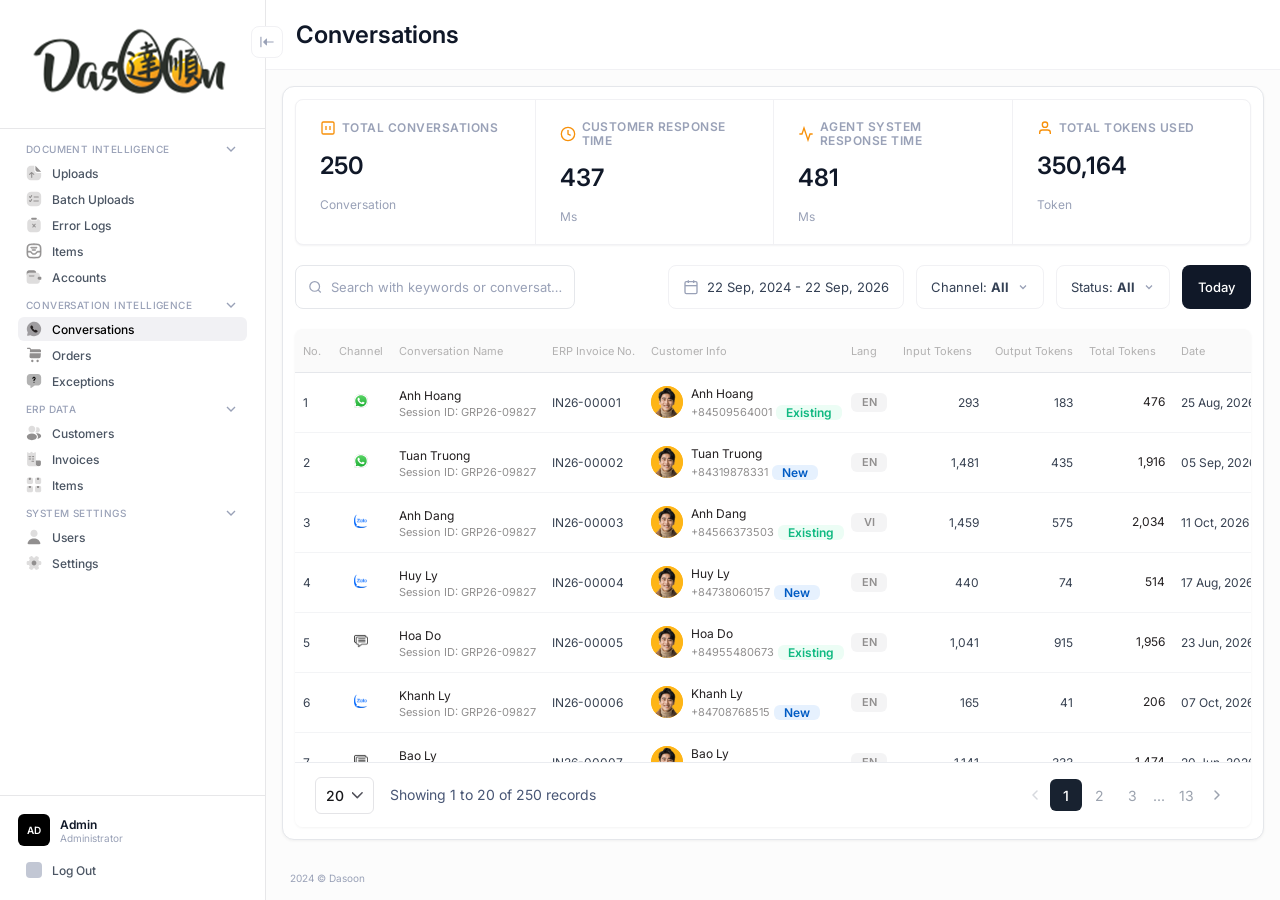
==== commit b286cef2: "Refactor: gộp pagination vào main.js, thêm filter/search/sidebar tương tác" ====
--- a/index.html
+++ b/index.html
@@ -1,4 +1,4 @@
-<!doctype html>
+<!DOCTYPE html>
 <html lang="vi">
   <head>
     <link rel="icon" type="image/png" href="images/logo.png" />
@@ -24,14 +24,7 @@
           <div class="menu-group">
             <div class="menu-title">
               <span>Document Intelligence</span>
-              <svg
-                width="16"
-                height="16"
-                viewBox="0 0 24 24"
-                fill="none"
-                stroke="currentColor"
-                stroke-width="2"
-              >
+              <svg width="16" height="16" viewBox="0 0 24 24" fill="none" stroke="currentColor" stroke-width="2">
                 <polyline points="6 9 12 15 18 9"></polyline>
               </svg>
             </div>
@@ -39,18 +32,10 @@
               <img src="images/file-up.svg" alt="" class="menu-icon" />Uploads
             </a>
             <a href="#" class="menu-item">
-              <img
-                src="images/questionnaire-tablet.svg"
-                alt=""
-                class="menu-icon"
-              />Batch Uploads
-            </a>
-            <a href="#" class="menu-item">
-              <img
-                src="images/tablet-delete.svg"
-                alt=""
-                class="menu-icon"
-              />Error Logs
+              <img src="images/questionnaire-tablet.svg" alt="" class="menu-icon" />Batch Uploads
+            </a>
+            <a href="#" class="menu-item">
+              <img src="images/tablet-delete.svg" alt="" class="menu-icon" />Error Logs
             </a>
             <a href="#" class="menu-item">
               <img src="images/Frame.svg" alt="" class="menu-icon" />Items
@@ -63,47 +48,25 @@
           <div class="menu-group">
             <div class="menu-title">
               <span>Conversation Intelligence</span>
-              <svg
-                width="16"
-                height="16"
-                viewBox="0 0 24 24"
-                fill="none"
-                stroke="currentColor"
-                stroke-width="2"
-              >
+              <svg width="16" height="16" viewBox="0 0 24 24" fill="none" stroke="currentColor" stroke-width="2">
                 <polyline points="6 9 12 15 18 9"></polyline>
               </svg>
             </div>
             <a href="index.html" class="menu-item active">
-              <img
-                src="images/whatsapp.svg"
-                alt=""
-                class="menu-icon"
-              />Conversations
+              <img src="images/whatsapp.svg" alt="" class="menu-icon" />Conversations
             </a>
             <a href="orders.html" class="menu-item">
               <img src="images/handcart.svg" alt="" class="menu-icon" />Orders
             </a>
             <a href="#" class="menu-item">
-              <img
-                src="images/message-question.svg"
-                alt=""
-                class="menu-icon"
-              />Exceptions
+              <img src="images/message-question.svg" alt="" class="menu-icon" />Exceptions
             </a>
           </div>
 
           <div class="menu-group">
             <div class="menu-title">
               <span>ERP Data</span>
-              <svg
-                width="16"
-                height="16"
-                viewBox="0 0 24 24"
-                fill="none"
-                stroke="currentColor"
-                stroke-width="2"
-              >
+              <svg width="16" height="16" viewBox="0 0 24 24" fill="none" stroke="currentColor" stroke-width="2">
                 <polyline points="6 9 12 15 18 9"></polyline>
               </svg>
             </div>
@@ -114,25 +77,14 @@
               <img src="images/cheque.svg" alt="" class="menu-icon" />Invoices
             </a>
             <a href="#" class="menu-item">
-              <img
-                src="images/lots-shopping.svg"
-                alt=""
-                class="menu-icon"
-              />Items
+              <img src="images/lots-shopping.svg" alt="" class="menu-icon" />Items
             </a>
           </div>
 
           <div class="menu-group">
             <div class="menu-title">
               <span>System Settings</span>
-              <svg
-                width="16"
-                height="16"
-                viewBox="0 0 24 24"
-                fill="none"
-                stroke="currentColor"
-                stroke-width="2"
-              >
+              <svg width="16" height="16" viewBox="0 0 24 24" fill="none" stroke="currentColor" stroke-width="2">
                 <polyline points="6 9 12 15 18 9"></polyline>
               </svg>
             </div>
@@ -140,11 +92,7 @@
               <img src="images/user.svg" alt="" class="menu-icon" />Users
             </a>
             <a href="#" class="menu-item">
-              <img
-                src="images/setting-2.svg"
-                alt=""
-                class="menu-icon"
-              />Settings
+              <img src="images/setting-2.svg" alt="" class="menu-icon" />Settings
             </a>
           </div>
         </nav>
@@ -157,20 +105,14 @@
               <span class="admin-role">Administrator</span>
             </div>
           </div>
-          <a href="#" class="menu-item logout"
-            ><span class="icon"></span>Log Out</a
-          >
+          <a href="#" class="menu-item logout"><span class="icon"></span>Log Out</a>
         </div>
       </aside>
 
       <main class="container">
         <header class="topbar">
           <button class="toggle" type="button" aria-label="Toggle sidebar">
-            <img
-              src="images/icon-toggle.svg"
-              alt="Toggle Menu"
-              class="toggle-icon"
-            />
+            <img src="images/icon-toggle.svg" alt="Toggle Menu" class="toggle-icon" />
           </button>
           <h1>Conversations</h1>
         </header>
@@ -181,22 +123,8 @@
               <div class="metric">
                 <div class="metric-title">
                   <span class="metric-icon">
-                    <svg
-                      width="16"
-                      height="16"
-                      viewBox="0 0 24 24"
-                      fill="none"
-                      stroke="currentColor"
-                      stroke-width="2"
-                    >
-                      <rect
-                        x="3"
-                        y="3"
-                        width="18"
-                        height="18"
-                        rx="2"
-                        ry="2"
-                      ></rect>
+                    <svg width="16" height="16" viewBox="0 0 24 24" fill="none" stroke="currentColor" stroke-width="2">
+                      <rect x="3" y="3" width="18" height="18" rx="2" ry="2"></rect>
                       <line x1="9" y1="9" x2="9" y2="15"></line>
                       <line x1="15" y1="9" x2="15" y2="15"></line>
                     </svg>
@@ -210,14 +138,7 @@
               <div class="metric">
                 <div class="metric-title">
                   <span class="metric-icon">
-                    <svg
-                      width="16"
-                      height="16"
-                      viewBox="0 0 24 24"
-                      fill="none"
-                      stroke="currentColor"
-                      stroke-width="2"
-                    >
+                    <svg width="16" height="16" viewBox="0 0 24 24" fill="none" stroke="currentColor" stroke-width="2">
                       <circle cx="12" cy="12" r="10"></circle>
                       <polyline points="12 6 12 12 16 14"></polyline>
                     </svg>
@@ -231,14 +152,7 @@
               <div class="metric">
                 <div class="metric-title">
                   <span class="metric-icon">
-                    <svg
-                      width="16"
-                      height="16"
-                      viewBox="0 0 24 24"
-                      fill="none"
-                      stroke="currentColor"
-                      stroke-width="2"
-                    >
+                    <svg width="16" height="16" viewBox="0 0 24 24" fill="none" stroke="currentColor" stroke-width="2">
                       <path d="M22 12h-4l-3 9L9 3l-3 9H2"></path>
                     </svg>
                   </span>
@@ -251,17 +165,8 @@
               <div class="metric">
                 <div class="metric-title">
                   <span class="metric-icon">
-                    <svg
-                      width="16"
-                      height="16"
-                      viewBox="0 0 24 24"
-                      fill="none"
-                      stroke="currentColor"
-                      stroke-width="2"
-                    >
-                      <path
-                        d="M20 21v-2a4 4 0 0 0-4-4H8a4 4 0 0 0-4 4v2"
-                      ></path>
+                    <svg width="16" height="16" viewBox="0 0 24 24" fill="none" stroke="currentColor" stroke-width="2">
+                      <path d="M20 21v-2a4 4 0 0 0-4-4H8a4 4 0 0 0-4 4v2"></path>
                       <circle cx="12" cy="7" r="4"></circle>
                     </svg>
                   </span>
@@ -274,43 +179,17 @@
 
             <div class="filters">
               <label class="search-box">
-                <svg
-                  width="16"
-                  height="16"
-                  viewBox="0 0 24 24"
-                  fill="none"
-                  stroke="currentColor"
-                  stroke-width="2"
-                >
+                <svg width="16" height="16" viewBox="0 0 24 24" fill="none" stroke="currentColor" stroke-width="2">
                   <circle cx="11" cy="11" r="8"></circle>
                   <line x1="21" y1="21" x2="16.65" y2="16.65"></line>
                 </svg>
-                <input
-                  type="text"
-                  id="search-input"
-                  name="search"
-                  placeholder="Search with keywords or conversation log id"
-                />
+                <input type="text" id="search-input" name="search" placeholder="Search with keywords or conversation log id" />
               </label>
 
               <div class="filter-actions">
                 <div class="filter-box">
-                  <svg
-                    width="16"
-                    height="16"
-                    viewBox="0 0 24 24"
-                    fill="none"
-                    stroke="currentColor"
-                    stroke-width="2"
-                  >
-                    <rect
-                      x="3"
-                      y="4"
-                      width="18"
-                      height="18"
-                      rx="2"
-                      ry="2"
-                    ></rect>
+                  <svg width="16" height="16" viewBox="0 0 24 24" fill="none" stroke="currentColor" stroke-width="2">
+                    <rect x="3" y="4" width="18" height="18" rx="2" ry="2"></rect>
                     <line x1="16" y1="2" x2="16" y2="6"></line>
                     <line x1="8" y1="2" x2="8" y2="6"></line>
                     <line x1="3" y1="10" x2="21" y2="10"></line>
@@ -320,28 +199,14 @@
 
                 <div class="filter-box">
                   <span>Channel: <strong>All</strong></span>
-                  <svg
-                    width="12"
-                    height="12"
-                    viewBox="0 0 24 24"
-                    fill="none"
-                    stroke="currentColor"
-                    stroke-width="2.5"
-                  >
+                  <svg width="12" height="12" viewBox="0 0 24 24" fill="none" stroke="currentColor" stroke-width="2.5">
                     <polyline points="6 9 12 15 18 9"></polyline>
                   </svg>
                 </div>
 
                 <div class="filter-box">
                   <span>Status: <strong>All</strong></span>
-                  <svg
-                    width="12"
-                    height="12"
-                    viewBox="0 0 24 24"
-                    fill="none"
-                    stroke="currentColor"
-                    stroke-width="2.5"
-                  >
+                  <svg width="12" height="12" viewBox="0 0 24 24" fill="none" stroke="currentColor" stroke-width="2.5">
                     <polyline points="6 9 12 15 18 9"></polyline>
                   </svg>
                 </div>
@@ -374,78 +239,16 @@
               </div>
               <div class="pagination-container">
                 <div class="pagination-left">
-                  <button
-                    class="pagination-dropdown"
-                    aria-label="Select rows per page"
-                  >
+                  <button class="pagination-dropdown" aria-label="Select rows per page">
                     <span>20</span>
-                    <svg
-                      width="11"
-                      height="7"
-                      viewBox="0 0 11 7"
-                      fill="none"
-                      xmlns="http://www.w3.org/2000/svg"
-                      class="dropdown-icon"
-                    >
-                      <path
-                        d="M10.6376 0.285825C10.9288 0.576976 10.9288 1.04899 10.6376 1.34014L5.80429 6.17347C5.51314 6.46462 5.04113 6.46462 4.74998 6.17347L-0.0833511 1.34014C-0.374502 1.04899 -0.374502 0.576976 -0.0833511 0.285825C0.2078 0.00392342 0.671317 0.00392342 0.962468 0.285825L5.27714 4.6005L9.59181 0.285825C9.88296 -0.00462529 10.3465 -0.00462529 10.6376 0.285825Z"
-                        fill="#52525B"
-                      />
+                    <svg width="11" height="7" viewBox="0 0 11 7" fill="none" xmlns="http://www.w3.org/2000/svg" class="dropdown-icon">
+                      <path d="M10.6376 0.285825C10.9288 0.576976 10.9288 1.04899 10.6376 1.34014L5.80429 6.17347C5.51314 6.46462 5.04113 6.46462 4.74998 6.17347L-0.0833511 1.34014C-0.374502 1.04899 -0.374502 0.576976 -0.0833511 0.285825C0.2078 0.00392342 0.671317 0.00392342 0.962468 0.285825L5.27714 4.6005L9.59181 0.285825C9.88296 -0.00462529 10.3465 -0.00462529 10.6376 0.285825Z" fill="#52525B"/>
                     </svg>
                   </button>
-                  <span class="pagination-text"
-                    >Showing 20 to 1 of 14 records</span
-                  >
+                  <span class="pagination-text">Loading...</span>   
                 </div>
                 <div class="pagination-pages">
-                  <button
-                    class="page-btn page-arrow"
-                    aria-label="Previous page"
-                  >
-                    <svg
-                      width="16"
-                      height="16"
-                      viewBox="0 0 16 16"
-                      fill="none"
-                      xmlns="http://www.w3.org/2000/svg"
-                    >
-                      <path
-                        d="M10 12L6 8L10 4"
-                        stroke="#9CA3AF"
-                        stroke-width="1.5"
-                        stroke-linecap="round"
-                        stroke-linejoin="round"
-                      />
-                    </svg>
-                  </button>
-
-                  <button class="page-btn">1</button>
-                  <button class="page-btn">2</button>
-                  <button class="page-btn">3</button>
-                  <button class="page-btn active">4</button>
-                  <span class="page-dots">...</span>
-                  <button class="page-btn">5</button>
-                  <button class="page-btn">6</button>
-                  <button class="page-btn">7</button>
-                  <button class="page-btn">8</button>
-
-                  <button class="page-btn page-arrow" aria-label="Next page">
-                    <svg
-                      width="16"
-                      height="16"
-                      viewBox="0 0 16 16"
-                      fill="none"
-                      xmlns="http://www.w3.org/2000/svg"
-                    >
-                      <path
-                        d="M6 4L10 8L6 12"
-                        stroke="#9CA3AF"
-                        stroke-width="1.5"
-                        stroke-linecap="round"
-                        stroke-linejoin="round"
-                      />
-                    </svg>
-                  </button>
+                  <!-- Pagination buttons rendered by JS -->
                 </div>
               </div>
             </div>
@@ -456,6 +259,5 @@
       </main>
     </div>
     <script src="js/main.js"></script>
-    <script src="./js/pagination.js"></script>
   </body>
 </html>
--- a/style.css
+++ b/style.css
@@ -903,6 +903,59 @@
   }
 }
 
+/* Sidebar collapsed */
+.sidebar.collapsed {
+  width: 0;
+  overflow: hidden;
+  border-right: none;
+  padding: 0;
+}
+
+.sidebar.collapsed ~ .container {
+  flex: 1;
+}
+
+/* Menu group collapsed */
+.menu-group.collapsed .menu-item {
+  display: none;
+}
+
+.menu-group.collapsed .menu-title svg {
+  transform: rotate(-90deg);
+}
+
+.menu-title {
+  display: flex;
+  align-items: center;
+  justify-content: space-between;
+  transition: all 0.2s ease;
+}
+
+.menu-title svg {
+  transition: transform 0.2s ease;
+}
+
+/* Filter dropdown active */
+.filter-box:hover {
+  border-color: #d4d4d8;
+  background: #fafafa;
+}
+
+.filter-box:active {
+  background: #f3f4f6;
+}
+
+/* Disabled page button */
+.page-btn:disabled {
+  opacity: 0.4;
+  cursor: not-allowed;
+}
+
+.page-btn:disabled:hover {
+  background: transparent;
+  color: #9ca3af;
+}
+
 @media (max-height: 900px) {
   .app-sidebar-menu {
     gap: 6px;
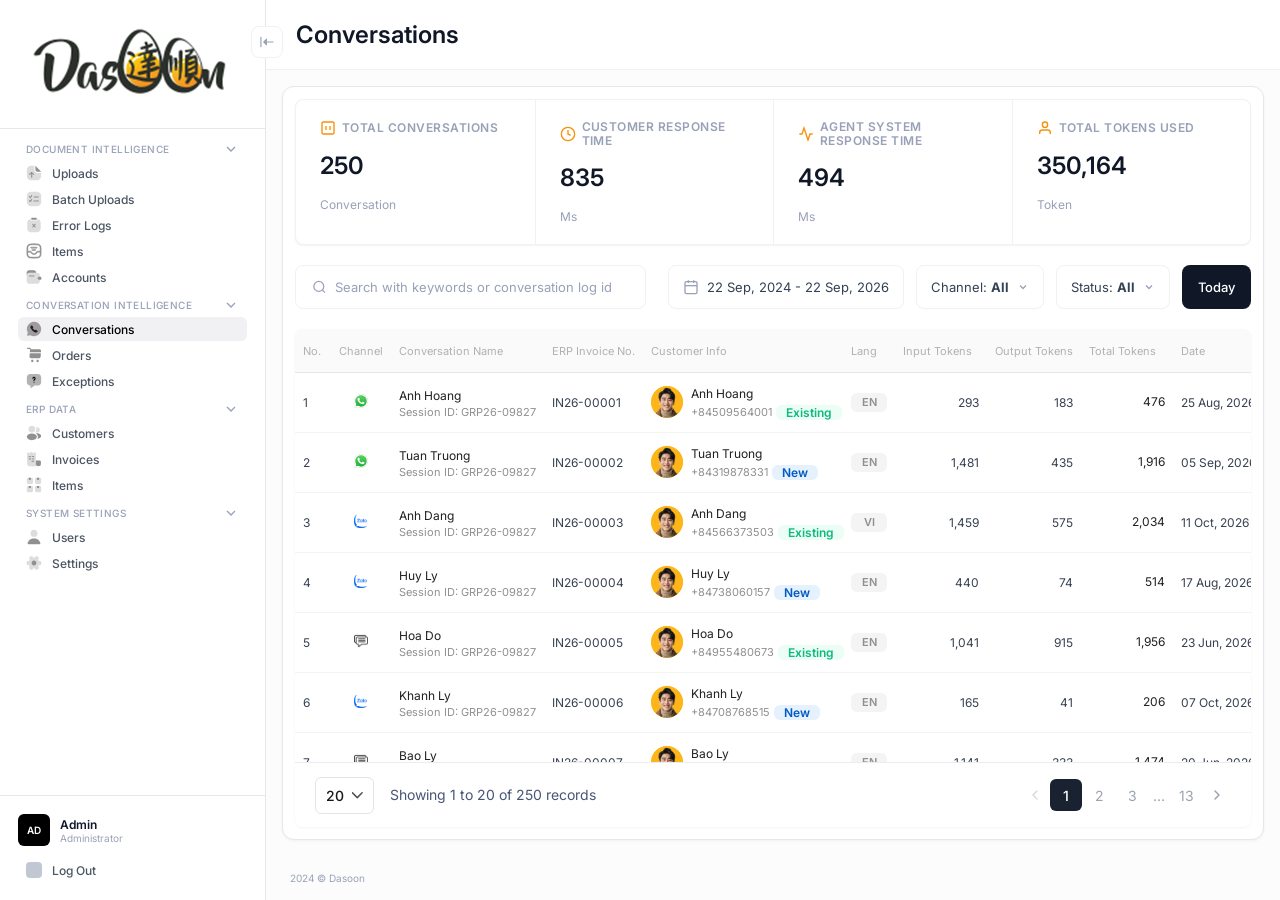
==== commit 72170661: "Thêm tạm thời 120 customer cho Orders, đã done phần interface cho Conversations" ====
--- a/index.html
+++ b/index.html
@@ -247,9 +247,7 @@
                   </button>
                   <span class="pagination-text">Loading...</span>   
                 </div>
-                <div class="pagination-pages">
-                  <!-- Pagination buttons rendered by JS -->
-                </div>
+                <div class="pagination-pages"></div>
               </div>
             </div>
           </div>
--- a/style.css
+++ b/style.css
@@ -777,23 +777,21 @@
 }
 
 .content-orders {
-  padding: 30px;
+  padding: 24px;
 }
 
 .orders-layout {
-  display: flex;
-  flex: 1 1 0;
-  min-height: 0;
-  gap: 30px;
+  display: grid;
+  grid-template-columns: 376px 1fr;
+  gap: 24px;
+  align-items: start;
+  width: 100%;
 }
 
 .orders-side {
   display: flex;
   flex-direction: column;
-  flex: 0 0 376px;
-  gap: 30px;
-  min-height: 0;
-  overflow-y: auto;
+  gap: 24px;
 }
 
 .panel {
@@ -903,7 +901,6 @@
   }
 }
 
-/* Sidebar collapsed */
 .sidebar.collapsed {
   width: 0;
   overflow: hidden;
@@ -915,7 +912,6 @@
   flex: 1;
 }
 
-/* Menu group collapsed */
 .menu-group.collapsed .menu-item {
   display: none;
 }
@@ -935,7 +931,6 @@
   transition: transform 0.2s ease;
 }
 
-/* Filter dropdown active */
 .filter-box:hover {
   border-color: #d4d4d8;
   background: #fafafa;
@@ -945,7 +940,6 @@
   background: #f3f4f6;
 }
 
-/* Disabled page button */
 .page-btn:disabled {
   opacity: 0.4;
   cursor: not-allowed;
@@ -969,19 +963,6 @@
   .menu-item {
     padding: 4px 8px;
   }
-}
-
-.orders-layout {
-  display: grid;
-  grid-template-columns: 340px 1fr;
-  gap: 20px;
-  align-items: start;
-}
-
-.orders-side {
-  display: flex;
-  flex-direction: column;
-  gap: 20px;
 }
 
 .panel,
@@ -1149,74 +1130,114 @@
 }
 
 .table-toolbar {
+  display: flex;
+  align-items: center;
+  justify-content: space-between;
+  gap: 12px;
+  flex-wrap: wrap;
   margin-bottom: 16px;
 }
 
-.search-box {
-  display: flex;
+.orders-main .table-container {
+  border: none;
+  box-shadow: none;
+}
+
+.resync-btn {
+  display: inline-flex;
   align-items: center;
   gap: 8px;
-  border: 1px solid #e5e7eb;
+  height: 44px;
+  padding: 0 16px;
+  border: none;
   border-radius: 8px;
-  padding: 8px 12px;
-  max-width: 280px;
-}
-
-.search-box input {
-  border: none;
-  outline: none;
-  font-family: 'Inter', sans-serif;
+  background: var(--text);
+  color: var(--white);
   font-size: 13px;
-  width: 100%;
-}
-
-.orders-table {
-  width: 100%;
-  border-collapse: collapse;
-  text-align: left;
-}
-
-.orders-table th {
-  font-size: 12px;
   font-weight: 500;
-  color: #9ca3af;
-  padding: 12px 16px;
-  border-bottom: 1px solid #f3f4f6;
-}
-
-.orders-table td {
-  padding: 12px 16px;
-  border-bottom: 1px solid #f3f4f6;
-  font-size: 13px;
-  color: #231f20;
-}
-
-.order-id {
+  cursor: pointer;
+  transition: all 0.2s ease;
+}
+
+.resync-btn:hover {
+  background: #1d2939;
+}
+
+.col-order-id {
+  width: 160px;
+  min-width: 140px;
   font-weight: 500;
-}
-
-.customer-cell {
-  display: flex;
-  align-items: center;
-  gap: 10px;
-}
-
-.cust-avatar {
-  width: 32px;
-  height: 32px;
-  border-radius: 50%;
-  object-fit: cover;
-}
-
-.cust-name {
+  color: var(--grey-3);
+}
+
+.order-id-text {
+  font-size: 12px;
+  color: var(--grey-3);
   font-weight: 500;
-  color: #231f20;
-  font-size: 13px;
-}
-
-.cust-phone {
-  font-size: 11px;
-  color: #9ca3af;
+}
+
+.source-cell {
+  display: inline-flex;
+  align-items: center;
+  gap: 8px;
+  font-size: 12px;
+  color: var(--grey-3);
+}
+
+.source-icon {
+  display: flex;
+  align-items: center;
+  justify-content: center;
+  width: 16px;
+  height: 16px;
+}
+
+.col-created {
+  width: 200px;
+  min-width: 180px;
+  text-align: right;
+  color: var(--grey-2);
+  font-size: 12px;
+}
+
+.order-status-badge {
+  display: inline-flex;
+  align-items: center;
+  justify-content: center;
+  padding: 4px 10px;
+  border-radius: 6px;
+  font-size: 12px;
+  font-weight: 600;
+  text-transform: capitalize;
+}
+
+.badge-completed {
+  background: #e8faf0;
+  color: #12a150;
+}
+
+.badge-pending {
+  background: #fdedd3;
+  color: #f5a524;
+}
+
+.badge-cancelled {
+  background: #fee7ef;
+  color: #c20e4d;
+}
+
+.badge-refunded {
+  background: #f3f4f6;
+  color: #4b5563;
+}
+
+@keyframes spin {
+  from {
+    transform: rotate(0deg);
+  }
+  to {
+    transform: rotate(360deg);
+  }
 }
 
 @media (max-width: 1024px) {
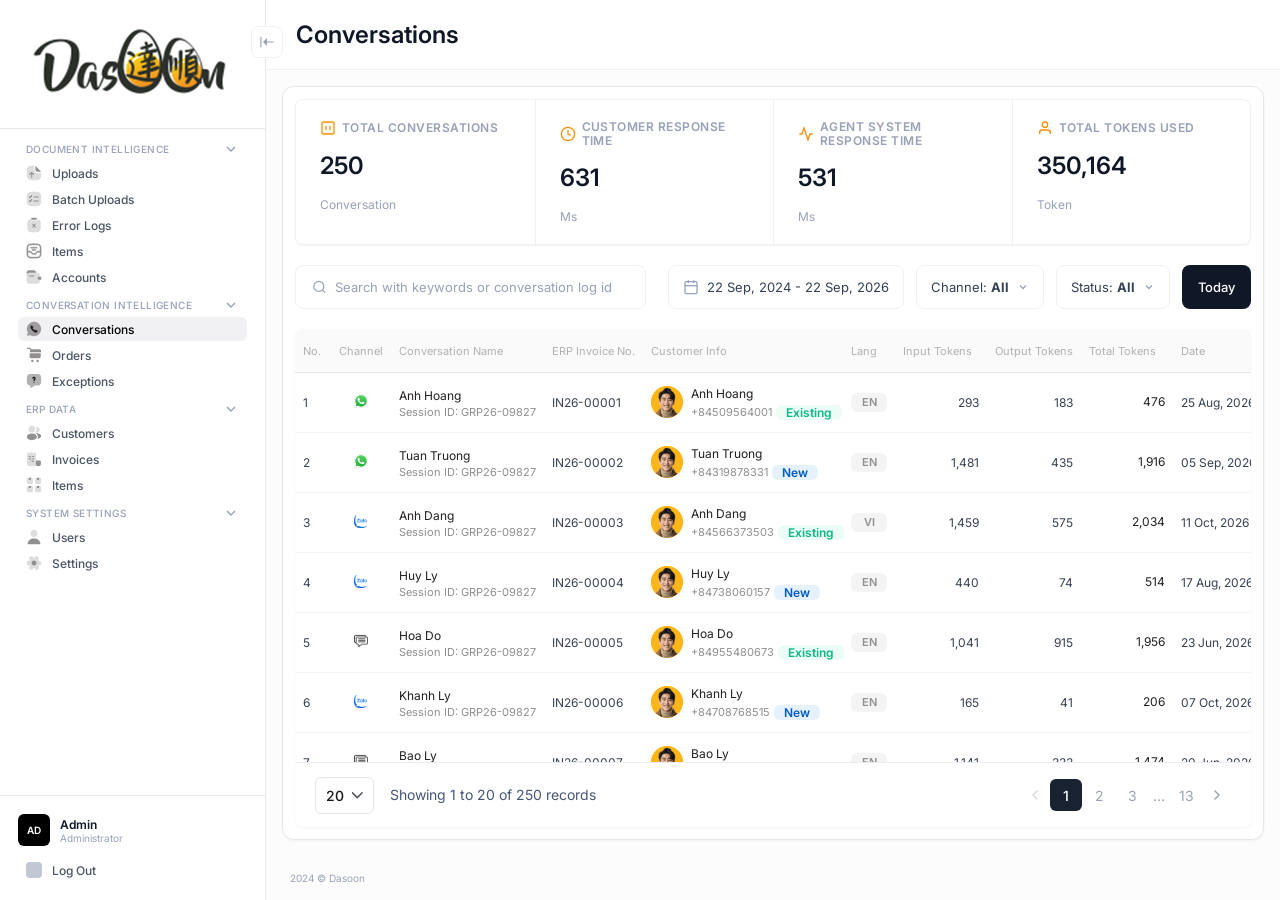
==== commit 16c1b246: "Them invoices-deatails, chỉnh sửa lại trang" ====
--- a/index.html
+++ b/index.html
@@ -73,7 +73,7 @@
             <a href="#" class="menu-item">
               <img src="images/users.svg" alt="" class="menu-icon" />Customers
             </a>
-            <a href="#" class="menu-item">
+            <a href="invoices.html" class="menu-item">
               <img src="images/cheque.svg" alt="" class="menu-icon" />Invoices
             </a>
             <a href="#" class="menu-item">
--- a/style.css
+++ b/style.css
@@ -777,40 +777,60 @@
 }
 
 .content-orders {
-  padding: 24px;
+  padding: 20px 24px;
+  overflow: hidden;
+  height: 100%;
 }
 
 .orders-layout {
   display: grid;
-  grid-template-columns: 376px 1fr;
-  gap: 24px;
-  align-items: start;
+  grid-template-columns: 340px 1fr;
+  gap: 20px;
+  height: 100%;
+  min-height: 0;
   width: 100%;
 }
 
 .orders-side {
   display: flex;
   flex-direction: column;
-  gap: 24px;
+  gap: 16px;
+  min-height: 0;
+  height: 100%;
+  overflow-y: auto;
+  scrollbar-width: none;
+}
+
+.orders-side::-webkit-scrollbar {
+  display: none;
 }
 
 .panel {
   display: flex;
   flex-direction: column;
-  gap: 20px;
-  padding: 20px;
+  gap: 14px;
+  padding: 16px 20px;
   border: 1px solid var(--border);
-  border-radius: 24px;
+  border-radius: 20px;
   background: var(--white);
   box-shadow: 0 3px 4px rgba(0, 0, 0, 0.03);
+  flex-shrink: 0;
 }
 
 .orders-main {
+  display: flex;
+  flex-direction: column;
+  flex: 1 1 0;
+  height: 100%;
+  min-height: 0;
   min-width: 0;
-  gap: 16px;
+  gap: 14px;
+  padding: 18px 20px;
   border: 1px solid var(--border);
-  border-radius: 24px;
+  border-radius: 20px;
+  background: var(--white);
   box-shadow: 0 3px 4px rgba(0, 0, 0, 0.03);
+  overflow: hidden;
 }
 
 @media (max-width: 1600px) {
@@ -965,13 +985,6 @@
   }
 }
 
-.panel,
-.orders-main {
-  background: #ffffff;
-  border: 1px solid #e5e7eb;
-  border-radius: 12px;
-  padding: 20px;
-}
 
 .panel-header {
   display: flex;
@@ -1133,16 +1146,219 @@
   display: flex;
   align-items: center;
   justify-content: space-between;
-  gap: 12px;
-  flex-wrap: wrap;
-  margin-bottom: 16px;
+  gap: 10px;
+  flex-shrink: 0;
+  margin-bottom: 0;
+}
+
+.orders-main .search-box {
+  flex: 0 1 240px;
+  min-width: 160px;
+  height: 38px;
+  padding: 0 12px;
+}
+
+.orders-main .filter-actions {
+  display: flex;
+  align-items: center;
+  gap: 8px;
+  flex-wrap: nowrap;
+}
+
+.orders-main .filter-box {
+  height: 38px;
+  padding: 0 10px;
+  font-size: 12px;
+  gap: 6px;
+}
+
+.orders-main .today-btn,
+.orders-main .resync-btn {
+  height: 38px;
+  padding: 0 12px;
+  font-size: 12px;
 }
 
 .orders-main .table-container {
+  display: flex;
+  flex-direction: column;
+  flex: 1 1 0;
+  min-height: 0;
   border: none;
   box-shadow: none;
-}
-
+  border-radius: 0;
+  overflow: hidden;
+}
+
+.orders-main .table-scroll {
+  flex: 1 1 0;
+  min-height: 0;
+  overflow-y: auto;
+  overflow-x: auto;
+}
+
+.orders-main .pagination-container {
+  flex-shrink: 0;
+  padding: 10px 0 0 0;
+  border-top: 1px solid #eaecf0;
+}
+
+.orders-table {
+  width: 100%;
+  border-collapse: collapse;
+}
+
+.orders-table th,
+.orders-table td {
+  padding: 10px 12px;
+}
+
+.orders-table .col-no {
+  width: 44px;
+  min-width: 44px;
+}
+
+.orders-table .col-order-id {
+  width: 135px;
+  min-width: 125px;
+}
+
+.orders-table .col-customer {
+  min-width: 160px;
+  max-width: none;
+}
+
+.orders-table .customer-profile .avatar {
+  width: 32px;
+  height: 32px;
+}
+
+.orders-table .col-source {
+  width: 130px;
+  min-width: 120px;
+}
+
+.orders-table .col-created {
+  width: 165px;
+  min-width: 155px;
+  text-align: right;
+}
+
+.orders-table .col-status {
+  width: 95px;
+  min-width: 90px;
+  text-align: center;
+}
+
+.orders-table .col-action {
+  width: 36px;
+  min-width: 36px;
+  text-align: center;
+}
+
+.resync-btn {
+  display: inline-flex;
+  align-items: center;
+  gap: 8px;
+  border: none;
+  border-radius: 8px;
+  background: var(--text);
+  color: var(--white);
+  font-weight: 500;
+  cursor: pointer;
+  transition: all 0.2s ease;
+}
+
+.resync-btn:hover {
+  background: #1d2939;
+}
+
+.order-id-text {
+  font-size: 12px;
+  color: var(--grey-3);
+  font-weight: 500;
+}
+
+.source-cell {
+  display: inline-flex;
+  align-items: center;
+  gap: 8px;
+  font-size: 12px;
+  color: var(--grey-3);
+}
+
+.source-icon {
+  display: flex;
+  align-items: center;
+  justify-content: center;
+  width: 16px;
+  height: 16px;
+}
+
+.order-status-badge {
+  display: inline-flex;
+  align-items: center;
+  justify-content: center;
+  padding: 4px 10px;
+  border-radius: 6px;
+  font-size: 12px;
+  font-weight: 600;
+  text-transform: capitalize;
+}
+
+.badge-completed {
+  background: #e8faf0;
+  color: #12a150;
+}
+
+.badge-pending {
+  background: #fdedd3;
+  color: #f5a524;
+}
+
+.badge-cancelled {
+  background: #fee7ef;
+  color: #c20e4d;
+}
+
+.badge-refunded {
+  background: #f3f4f6;
+  color: #4b5563;
+}
+
+@keyframes spin {
+  from {
+    transform: rotate(0deg);
+  }
+  to {
+    transform: rotate(360deg);
+  }
+}
+
+@media (min-width: 1600px) {
+  .orders-layout {
+    grid-template-columns: 376px 1fr;
+    gap: 24px;
+  }
+}
+
+@media (max-width: 1024px) {
+  .content-orders {
+    overflow-y: auto;
+    height: auto;
+  }
+  .orders-layout {
+    grid-template-columns: 1fr;
+    height: auto;
+  }
+  .orders-side {
+    height: auto;
+    overflow-y: visible;
+  }
+  .orders-main {
+    height: 600px;
+  }
+}
 .resync-btn {
   display: inline-flex;
   align-items: center;
@@ -1151,97 +1367,551 @@
   padding: 0 16px;
   border: none;
   border-radius: 8px;
-  background: var(--text);
-  color: var(--white);
-  font-size: 13px;
+  background: #231f20;
+  color: #ffffff;
+  font-size: 14px;
   font-weight: 500;
   cursor: pointer;
-  transition: all 0.2s ease;
+  transition: opacity 0.15s ease;
 }
 
 .resync-btn:hover {
-  background: #1d2939;
-}
-
-.col-order-id {
-  width: 160px;
-  min-width: 140px;
+  opacity: 0.9;
+}
+
+.resync-btn.is-syncing img,
+.resync-btn.is-syncing svg {
+  animation: spin-sync 0.8s linear infinite;
+}
+
+@keyframes spin-sync {
+  from { transform: rotate(0deg); }
+  to { transform: rotate(360deg); }
+}
+
+.col-invoice-no {
+  width: 280px;
+  font-size: 12px;
   font-weight: 500;
-  color: var(--grey-3);
-}
-
-.order-id-text {
-  font-size: 12px;
-  color: var(--grey-3);
+  color: #231f20;
+  text-align: left;
+}
+
+.col-invoice-customer {
+  min-width: 260px;
+  text-align: left;
+}
+
+.col-invoice-amount {
+  width: 180px;
+  font-size: 12px;
   font-weight: 500;
-}
-
-.source-cell {
+  color: #231f20;
+  text-align: right;
+}
+
+.col-invoice-created {
+  width: 180px;
+  font-size: 12px;
+  color: #918f8f;
+  text-align: right;
+}
+
+.col-invoice-due {
+  width: 180px;
+  font-size: 12px;
+  color: #918f8f;
+  text-align: right;
+}
+
+.col-invoice-status {
+  width: 180px;
+  text-align: left;
+}
+
+.col-invoice-action {
+  width: 40px;
+  text-align: center;
+}
+
+.invoice-customer-cell {
+  display: flex;
+  align-items: center;
+  gap: 12px;
+  white-space: nowrap;
+}
+
+.invoice-customer-avatar {
+  width: 40px;
+  height: 40px;
+  border-radius: 50%;
+  object-fit: cover;
+  flex-shrink: 0;
+  background: #f4f4f5;
+}
+
+.invoice-customer-info {
+  display: flex;
+  flex-direction: column;
+  gap: 4px;
+  line-height: 18px;
+}
+
+.invoice-customer-name {
+  font-size: 12px;
+  font-weight: 500;
+  color: #18181b;
+}
+
+.invoice-customer-phone {
+  font-size: 12px;
+  color: #918f8f;
+}
+
+.badge-status {
   display: inline-flex;
   align-items: center;
-  gap: 8px;
-  font-size: 12px;
-  color: var(--grey-3);
-}
-
-.source-icon {
-  display: flex;
-  align-items: center;
   justify-content: center;
-  width: 16px;
-  height: 16px;
-}
-
-.col-created {
-  width: 200px;
-  min-width: 180px;
-  text-align: right;
-  color: var(--grey-2);
-  font-size: 12px;
-}
-
-.order-status-badge {
-  display: inline-flex;
-  align-items: center;
-  justify-content: center;
-  padding: 4px 10px;
+  padding: 4px 8px;
   border-radius: 6px;
   font-size: 12px;
   font-weight: 600;
+  line-height: 14px;
   text-transform: capitalize;
-}
-
-.badge-completed {
+  white-space: nowrap;
+}
+
+.badge-status-paid {
   background: #e8faf0;
   color: #12a150;
 }
 
-.badge-pending {
-  background: #fdedd3;
-  color: #f5a524;
-}
-
-.badge-cancelled {
-  background: #fee7ef;
-  color: #c20e4d;
-}
-
-.badge-refunded {
-  background: #f3f4f6;
-  color: #4b5563;
-}
-
-@keyframes spin {
-  from {
-    transform: rotate(0deg);
-  }
-  to {
-    transform: rotate(360deg);
-  }
-}
-
-@media (max-width: 1024px) {
-  .orders-layout {
+.badge-status-pending {
+  background: #fff8e6;
+  color: #f3a218;
+}
+
+.badge-status-cancelled {
+  background: #feeceb;
+  color: #f04438;
+}
+
+.invoice-action-btn {
+  background: transparent;
+  border: none;
+  cursor: pointer;
+  padding: 4px;
+  display: inline-flex;
+  align-items: center;
+  justify-content: center;
+  border-radius: 4px;
+  transition: background-color 0.15s ease;
+}
+
+.invoice-action-btn:hover {
+  background: #f4f4f5;
+}
+
+.floating-dropdown-menu {
+  position: absolute;
+  background: #ffffff;
+  border: 1px solid #e4e4e7;
+  box-shadow: 0 10px 15px -3px rgba(0, 0, 0, 0.08), 0 4px 6px -4px rgba(0, 0, 0, 0.04);
+  border-radius: 8px;
+  padding: 4px;
+  z-index: 1000;
+  min-width: 140px;
+}
+.invoice-link {
+  color: #231f20;
+  text-decoration: none;
+  font-weight: 500;
+  transition: color 0.15s ease;
+}
+
+.invoice-link:hover {
+  color: #10b981;
+  text-decoration: underline;
+}
+
+.content-invoice-details {
+  flex: 1 1 0;
+  min-height: 0;
+  height: 100%;
+  padding: 20px 24px;
+  overflow: hidden;
+}
+
+.invoice-details-layout {
+  display: grid;
+  grid-template-columns: 360px 1fr;
+  gap: 24px;
+  height: 100%;
+  min-height: 0;
+  width: 100%;
+}
+
+.invoice-details-side {
+  width: 100%;
+  height: 100%;
+  min-height: 0;
+  display: flex;
+  flex-direction: column;
+  gap: 20px;
+  overflow-y: auto;
+}
+
+.invoice-details-main {
+  height: 100%;
+  min-height: 0;
+  display: flex;
+  flex-direction: column;
+  overflow: hidden;
+}
+
+.invoice-detail-card {
+  background: #ffffff;
+  border: 1px solid #f1f1f4;
+  border-radius: 20px;
+  box-shadow: 0 3px 4px rgba(0, 0, 0, 0.03);
+  overflow: hidden;
+  display: flex;
+  flex-direction: column;
+  flex-shrink: 0;
+}
+
+.invoice-detail-header {
+  display: flex;
+  flex-direction: column;
+  gap: 12px;
+  padding: 16px 20px 12px;
+}
+
+.invoice-back-btn {
+  width: 28px;
+  height: 28px;
+  border-radius: 8px;
+  border: 1px solid #f1f1f4;
+  background: #ffffff;
+  display: inline-flex;
+  align-items: center;
+  justify-content: center;
+  cursor: pointer;
+  transition: all 0.15s ease;
+  color: #231f20;
+  text-decoration: none;
+}
+
+.invoice-back-btn:hover {
+  background: #f4f4f5;
+  border-color: #d4d4d8;
+}
+
+.invoice-detail-title-group {
+  display: flex;
+  flex-direction: column;
+  gap: 4px;
+}
+
+.invoice-detail-id-row {
+  display: flex;
+  align-items: center;
+  gap: 8px;
+}
+
+.invoice-detail-id {
+  font-size: 22px;
+  font-weight: 600;
+  line-height: 26px;
+  color: #231f20;
+}
+
+.invoice-detail-subtitle {
+  font-size: 12px;
+  color: #918f8f;
+  letter-spacing: 0.24px;
+}
+
+.invoice-meta-list {
+  display: flex;
+  flex-direction: column;
+  gap: 8px;
+  padding: 0 20px 16px;
+}
+
+.invoice-meta-item {
+  display: flex;
+  align-items: center;
+  justify-content: space-between;
+  gap: 12px;
+  font-size: 12px;
+  line-height: 18px;
+}
+
+.invoice-meta-label {
+  display: flex;
+  align-items: center;
+  gap: 10px;
+  color: #918f8f;
+  width: 120px;
+  flex-shrink: 0;
+  text-transform: capitalize;
+}
+
+.invoice-meta-gray {
+  color: #918f8f;
+  width: 120px;
+  flex-shrink: 0;
+  text-transform: capitalize;
+}
+
+.invoice-meta-val {
+  font-weight: 500;
+  color: #231f20;
+  text-align: right;
+  flex: 1 1 0;
+}
+
+.invoice-customer-card-header {
+  padding: 16px 20px 10px;
+}
+
+.invoice-customer-card-header span {
+  font-size: 12px;
+  font-weight: 600;
+  color: #99a1b7;
+  letter-spacing: 0.5px;
+  text-transform: uppercase;
+}
+
+.invoice-customer-body {
+  padding: 0 20px 16px;
+  display: flex;
+  flex-direction: column;
+  gap: 12px;
+}
+
+.invoice-customer-profile {
+  display: flex;
+  align-items: center;
+  gap: 12px;
+}
+
+.invoice-detail-avatar {
+  width: 38px;
+  height: 38px;
+  border-radius: 50%;
+  object-fit: cover;
+  flex-shrink: 0;
+  background: #feb517;
+}
+
+.invoice-detail-cust-info {
+  display: flex;
+  flex-direction: column;
+  gap: 2px;
+}
+
+.invoice-detail-cust-name {
+  font-size: 15px;
+  font-weight: 600;
+  color: #231f20;
+}
+
+.invoice-detail-cust-phone {
+  font-size: 11px;
+  color: #918f8f;
+}
+
+.invoice-view-cust-btn {
+  display: inline-flex;
+  align-items: center;
+  gap: 6px;
+  height: 28px;
+  padding: 0 8px;
+  background: #f9f9f9;
+  border-radius: 6px;
+  font-size: 12px;
+  font-weight: 500;
+  color: #918f8f;
+  text-decoration: none;
+  width: fit-content;
+  transition: all 0.15s ease;
+}
+
+.invoice-view-cust-btn:hover {
+  background: #f4f4f5;
+  color: #231f20;
+}
+
+.invoice-items-card {
+  background: #ffffff;
+  border: 1px solid #f1f1f4;
+  border-radius: 20px;
+  box-shadow: 0 3px 4px rgba(0, 0, 0, 0.03);
+  display: flex;
+  flex-direction: column;
+  height: 100%;
+  min-height: 0;
+  overflow: hidden;
+}
+
+.invoice-items-card-header {
+  padding: 18px 24px 12px;
+  flex-shrink: 0;
+}
+
+.invoice-items-card-header h2 {
+  font-size: 18px;
+  font-weight: 600;
+  color: #18181b;
+  text-transform: capitalize;
+  margin: 0;
+}
+
+.invoice-items-table-wrapper {
+  padding: 0 24px 16px;
+  display: flex;
+  flex-direction: column;
+  flex: 1 1 0;
+  min-height: 0;
+  overflow-y: auto;
+}
+
+.invoice-items-table {
+  width: 100%;
+  border-collapse: collapse;
+  table-layout: fixed;
+  font-size: 12px;
+}
+
+.invoice-items-table th {
+  padding: 10px 8px;
+  font-size: 12px;
+  font-weight: 400;
+  color: #918f8f;
+  border-bottom: 1px dashed #f1f1f4;
+  letter-spacing: 0.24px;
+  text-transform: capitalize;
+  white-space: nowrap;
+}
+
+.invoice-items-table td {
+  padding: 10px 8px;
+  font-size: 12px;
+  color: #231f20;
+  border-bottom: 1px dashed #f1f1f4;
+  vertical-align: middle;
+}
+
+.col-item-no {
+  width: 40px;
+  text-align: center;
+  font-weight: 500;
+}
+
+.col-item-name {
+  width: 180px;
+  text-align: left;
+  font-weight: 400;
+}
+
+.col-item-desc {
+  width: auto;
+  text-align: left;
+  color: #918f8f !important;
+  font-weight: 400;
+  line-height: 17px;
+}
+
+.col-item-qty {
+  width: 50px;
+  text-align: right;
+}
+
+.col-item-uom {
+  width: 65px;
+  text-align: left;
+  padding-left: 12px !important;
+  color: #918f8f !important;
+}
+
+.col-item-price {
+  width: 85px;
+  text-align: right;
+}
+
+.col-item-total {
+  width: 85px;
+  text-align: right;
+}
+
+.invoice-summary-section {
+  display: flex;
+  flex-direction: column;
+  gap: 8px;
+  padding: 14px 8px 4px;
+  align-items: flex-end;
+  flex-shrink: 0;
+  border-top: 1px dashed #f1f1f4;
+}
+
+.invoice-summary-row {
+  display: flex;
+  align-items: center;
+  justify-content: flex-end;
+  gap: 32px;
+  width: 100%;
+  max-width: 300px;
+  font-size: 12px;
+}
+
+.invoice-summary-label {
+  color: #918f8f;
+  text-align: left;
+  flex: 1 1 0;
+}
+
+.invoice-summary-val {
+  text-align: right;
+  font-weight: 500;
+  color: #231f20;
+  width: 100px;
+}
+
+.invoice-grand-total-row {
+  margin-top: 2px;
+  font-size: 16px;
+  font-weight: 600;
+}
+
+.invoice-grand-total-label {
+  color: #231f20;
+  text-align: left;
+  flex: 1 1 0;
+}
+
+.invoice-grand-total-val {
+  text-align: right;
+  color: #231f20;
+  width: 100px;
+}
+
+@media (max-width: 1200px) {
+  .content-invoice-details {
+    overflow-y: auto;
+    height: auto;
+  }
+  .invoice-details-layout {
     grid-template-columns: 1fr;
-  }
-}+    height: auto;
+  }
+  .invoice-details-side {
+    height: auto;
+    overflow-y: visible;
+  }
+  .invoice-details-main {
+    height: auto;
+    overflow: visible;
+  }
+}
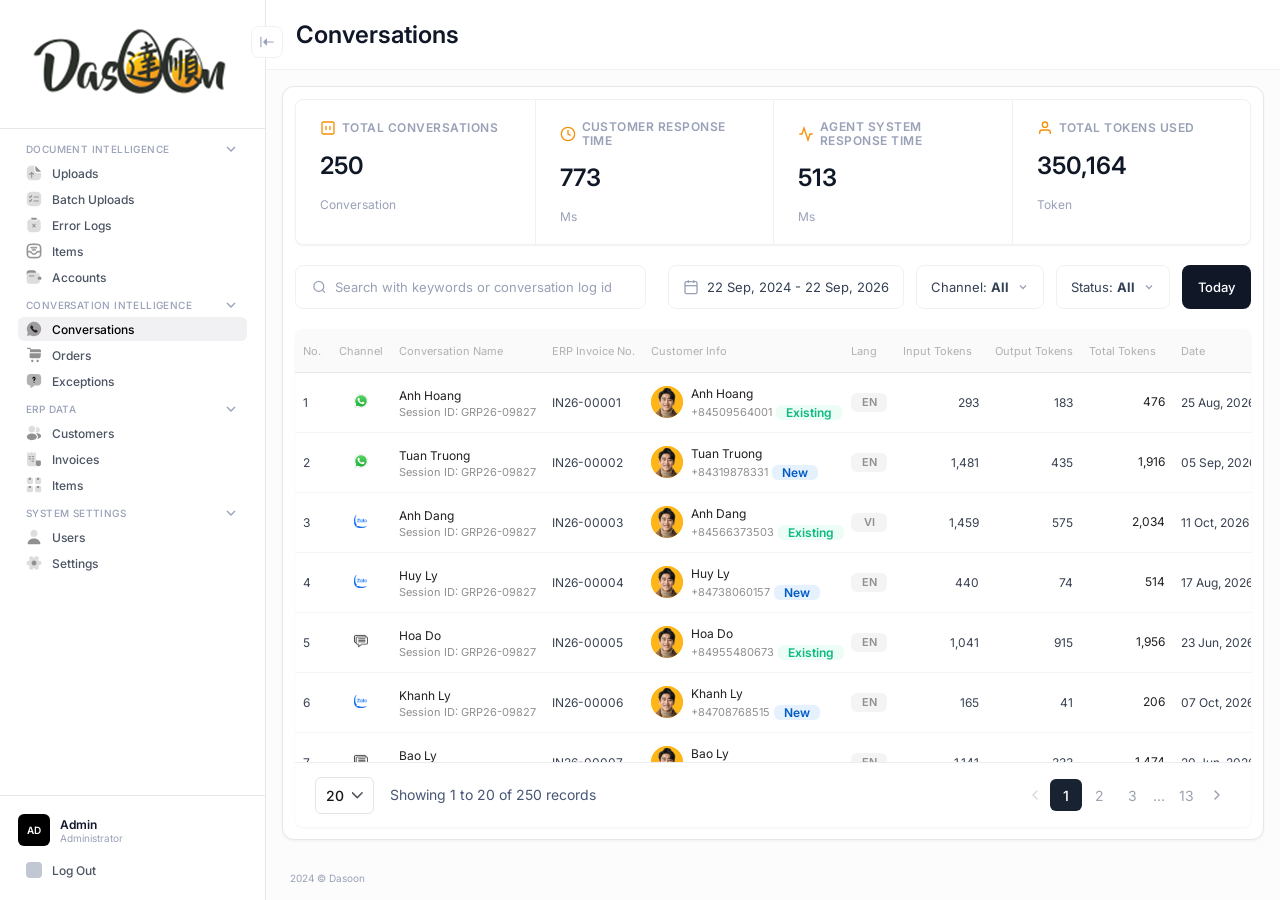
==== commit 907bf1ae: "Thêm trang items" ====
--- a/index.html
+++ b/index.html
@@ -76,7 +76,7 @@
             <a href="invoices.html" class="menu-item">
               <img src="images/cheque.svg" alt="" class="menu-icon" />Invoices
             </a>
-            <a href="#" class="menu-item">
+            <a href="items.html" class="menu-item">
               <img src="images/lots-shopping.svg" alt="" class="menu-icon" />Items
             </a>
           </div>
--- a/style.css
+++ b/style.css
@@ -1915,3 +1915,114 @@
     overflow: visible;
   }
 }
+.content-items {
+  display: flex;
+  flex-direction: column;
+  flex: 1 1 0;
+  min-height: 0;
+  height: 100%;
+  padding: 24px;
+  overflow: hidden;
+}
+
+.items-card {
+  display: flex;
+  flex-direction: column;
+  flex: 1 1 0;
+  min-height: 0;
+  height: 100%;
+  gap: 16px;
+  overflow: hidden;
+}
+
+.items-table-container {
+  display: flex;
+  flex-direction: column;
+  flex: 1 1 0;
+  min-height: 0;
+  overflow: hidden;
+}
+
+.items-table {
+  width: 100%;
+  border-collapse: collapse;
+  table-layout: fixed;
+  font-size: 12px;
+}
+
+.items-table th {
+  background: #ffffff;
+  box-shadow: inset 0 -1px 0 #f1f1f4;
+  color: #918f8f;
+  font-weight: 400;
+  font-size: 12px;
+  letter-spacing: 0.24px;
+  text-transform: capitalize;
+  padding: 12px;
+}
+
+.items-table td {
+  border-bottom: 1px dashed #f1f1f4;
+  padding: 16px 12px;
+  vertical-align: middle;
+  font-size: 12px;
+}
+
+.col-items-no {
+  width: 48px;
+  text-align: left;
+  padding-left: 12px;
+  color: #918f8f;
+}
+
+.items-table td.col-items-no {
+  color: #231f20;
+  font-weight: 500;
+}
+
+.col-items-sku {
+  width: 150px;
+  text-align: left;
+  font-weight: 400;
+  color: #231f20;
+}
+
+.col-items-name {
+  width: 240px;
+  text-align: left;
+  font-weight: 400;
+  color: #231f20;
+}
+
+.col-items-uom {
+  width: 90px;
+  text-align: left;
+  color: #918f8f;
+}
+
+.col-items-desc {
+  width: auto;
+  text-align: left;
+  color: #918f8f;
+  line-height: 18px;
+  white-space: normal;
+}
+
+.col-items-date {
+  width: 160px;
+  text-align: right;
+  padding-right: 12px;
+  color: #918f8f;
+}
+
+.col-items-status {
+  width: 160px;
+  text-align: right;
+  padding-right: 12px;
+  color: #918f8f;
+}
+
+.col-items-action {
+  width: 40px;
+  text-align: center;
+}
